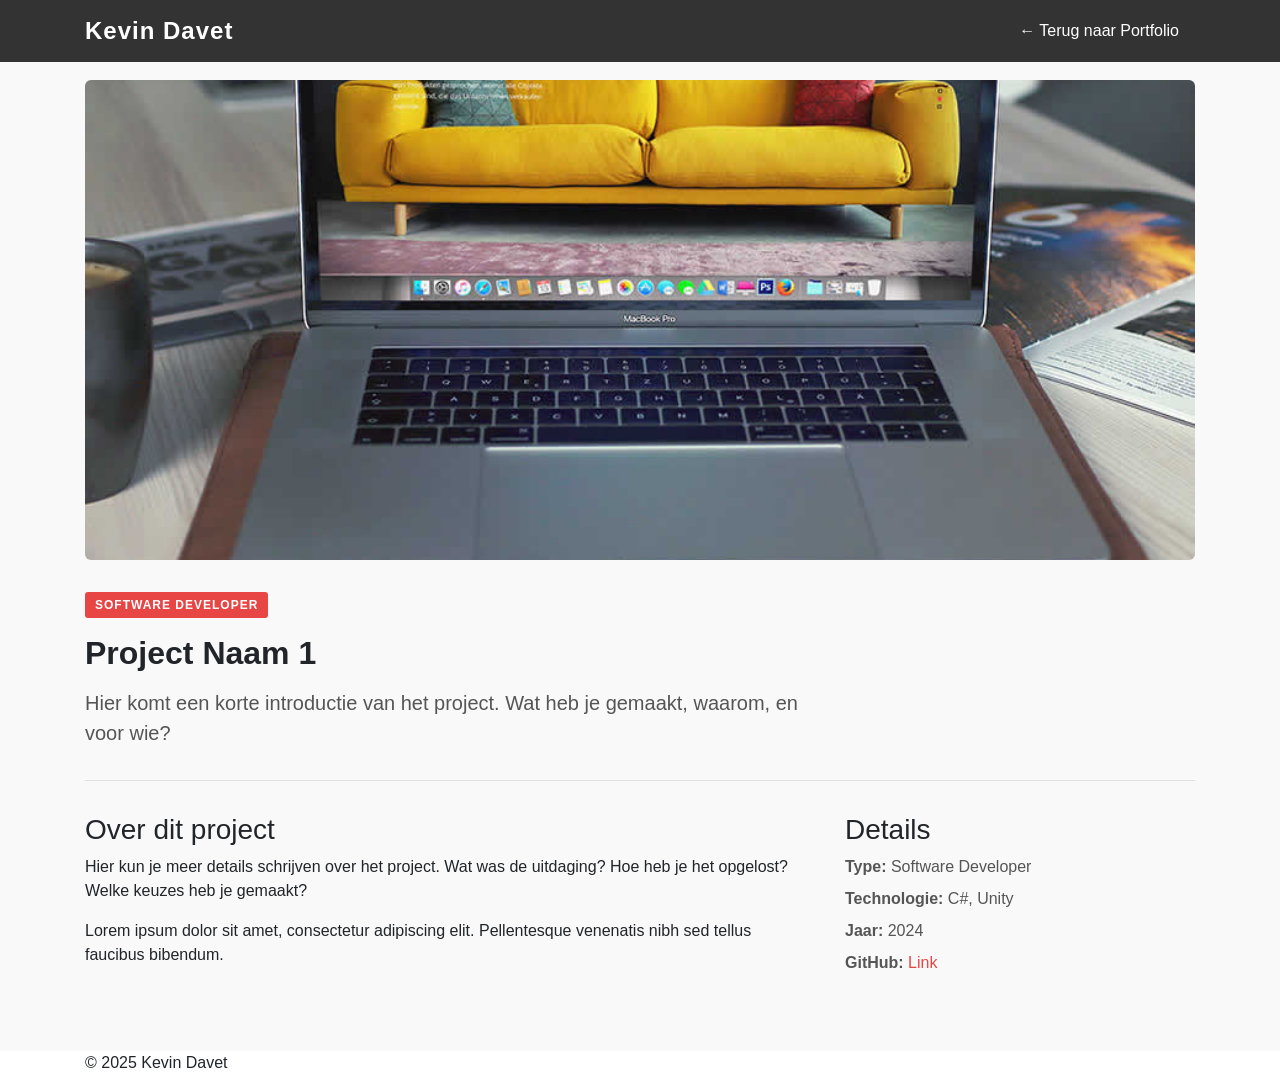
==== portfolio-1.html @ 1a81962c "made new website portfolio" ====
<!DOCTYPE html>
<html lang="en">
<head>
    <meta charset="utf-8">
    <meta http-equiv="X-UA-Compatible" content="IE=edge">
    <meta name="viewport" content="width=device-width, minimum-scale=1.0, maximum-scale=1.0, user-scalable=no">
    <title>Project Naam 1 – Kevin Davet</title>

    <link rel="stylesheet" href="css/bootstrap.min.css">
    <link rel="stylesheet" href="style.css">
    <link rel="stylesheet" href="css/responsive.css">
    <link rel="stylesheet" href="css/custom.css">
</head>
<body class="politics_version">

    <!-- Navigation -->
    <nav class="navbar navbar-expand-lg navbar-dark fixed-top navbar-shrink" id="mainNav" style="background-color:#333333 !important;">
        <div class="container">
            <a class="navbar-brand" href="index.html">Kevin Davet</a>
            <div>
                <a href="index.html#portfolio" class="nav-link" style="display:inline; color:#fff;">← Terug naar Portfolio</a>
            </div>
        </div>
    </nav>

    <div class="portfolio-detail-section">
        <div class="container">
            <img src="uploads/gallery_img-01.jpg" alt="Project Naam 1" class="portfolio-detail-hero img-fluid">

            <span class="portfolio-detail-tag">Software Developer</span>
            <h1 style="font-size:32px; font-weight:700; margin-bottom:16px;">Project Naam 1</h1>

            <p class="lead" style="color:#555; max-width:720px;">
                Hier komt een korte introductie van het project. Wat heb je gemaakt, waarom, en voor wie?
            </p>

            <hr style="margin: 32px 0;">

            <div class="row">
                <div class="col-md-8">
                    <h3>Over dit project</h3>
                    <p>Hier kun je meer details schrijven over het project. Wat was de uitdaging? Hoe heb je het opgelost? Welke keuzes heb je gemaakt?</p>
                    <p>Lorem ipsum dolor sit amet, consectetur adipiscing elit. Pellentesque venenatis nibh sed tellus faucibus bibendum.</p>
                </div>
                <div class="col-md-4">
                    <h3>Details</h3>
                    <ul style="list-style:none; padding:0; color:#555;">
                        <li><strong>Type:</strong> Software Developer</li>
                        <li style="margin-top:8px;"><strong>Technologie:</strong> C#, Unity</li>
                        <li style="margin-top:8px;"><strong>Jaar:</strong> 2024</li>
                        <li style="margin-top:8px;"><strong>GitHub:</strong> <a href="#" style="color:#e84545;">Link</a></li>
                    </ul>
                </div>
            </div>
        </div>
    </div>

    <div class="copyrights">
        <div class="container">
            <div class="footer-distributed">
                <div class="footer-left">
                    <p class="footer-company-name">&copy; 2025 Kevin Davet</p>
                </div>
            </div>
        </div>
    </div>

    <script src="js/all.js"></script>
    <script src="js/custom.js"></script>
</body>
</html>
---- css/responsive.css ----
/******************************************
    Version: 1.0
/****************************************** */

@media only screen and (min-width: 992px) and (max-width: 1199px) {}
@media (min-width: 768px) and (max-width: 991px) {
	#mainNav {
		background-color: #333333;
	}
	.navbar-dark .navbar-brand{
		width: 55%;
	}
	.navbar-dark .navbar-nav .nav-link::after{
		display: none;
	}
	.navbar-dark .navbar-toggler{
		color: rgba(255,255,255);
		border-color: rgba(255,255,255);
	}
	.heading h1{
		font-size: 28px;
	}
	.heading p{
		font-size: 14px;
	}
	.cd-headline.clip span{
		font-size: 20px;
	}
	.section-title h3{
		font-size: 28px;
	}
	.section-title p{
		font-size: 14px;
	}
	#clouds{
		margin-top: -35%;
	}
	.message-box{
		margin-bottom: 30px;
	}
	.filter-button-group button{
		padding: 12px 27px;
	}
	.filter-button-group{
		text-align: center !important;
	}
	.post-box{
		margin-bottom: 30px;
	}
	.footer-distributed .footer-left{
		text-align: center;
	}
}
@media (max-width: 767px) {
	#mainNav {
		background-color: #333333;
	}
	.navbar-dark .navbar-brand{
		width: 55%;
	}
	.navbar-dark .navbar-nav .nav-link::after{
		display: none;
	}
	.navbar-dark .navbar-toggler{
		color: rgba(255,255,255);
		border-color: rgba(255,255,255);
	}
	.heading h1{
		font-size: 28px;
	}
	.heading p{
		font-size: 14px;
	}
	.cd-headline.clip span{
		font-size: 20px;
	}
	.section-title h3{
		font-size: 28px;
	}
	.section-title p{
		font-size: 14px;
	}
	#clouds{
		margin-top: -35%;
	}
	.message-box{
		margin-bottom: 30px;
	}
	.filter-button-group button{
		padding: 12px 27px;
	}
	.filter-button-group{
		text-align: center !important;
	}
	.post-box{
		margin-bottom: 30px;
	}
	.footer-distributed .footer-left{
		text-align: center;
	}
}
@media only screen and (min-width: 280px) and (max-width: 599px) {
	#mainNav {
		background-color: #333333;
	}
	.navbar-dark .navbar-brand{
		width: 55%;
	}
	.navbar-dark .navbar-nav .nav-link::after{
		display: none;
	}
	.navbar-dark .navbar-toggler{
		color: rgba(255,255,255);
		border-color: rgba(255,255,255);
	}
	.heading h1{
		font-size: 28px;
	}
	.heading p{
		font-size: 14px;
	}
	.cd-headline.clip span{
		font-size: 20px;
	}
	.section-title h3{
		font-size: 28px;
	}
	.section-title p{
		font-size: 14px;
	}
	#clouds{
		margin-top: -35%;
	}
	.message-box{
		margin-bottom: 30px;
	}
	.filter-button-group button{
		padding: 12px 27px;
	}
	.filter-button-group{
		text-align: center !important;
	}
	.post-box{
		margin-bottom: 30px;
	}
	.footer-distributed .footer-left{
		text-align: center;
	}
	
}
---- css/custom.css ----
/** ADD YOUR AWESOME CODES HERE **/

.navbar-brand {
    font-size: 1.5rem;
    font-weight: 700;
    letter-spacing: 1px;
}

/* ---- Portfolio Cards ---- */
.p-card {
    display: block;
    text-decoration: none;
    color: inherit;
    margin-bottom: 30px;
    border-radius: 6px;
    overflow: hidden;
    box-shadow: 0 2px 12px rgba(0,0,0,0.10);
    transition: transform 0.25s ease, box-shadow 0.25s ease;
    background: #fff;
}

.p-card:hover {
    transform: translateY(-5px);
    box-shadow: 0 8px 24px rgba(0,0,0,0.16);
    color: inherit;
    text-decoration: none;
}

/* Square image using padding trick */
.p-card-img {
    width: 100%;
    padding-bottom: 100%;
    position: relative;
    overflow: hidden;
}

.p-card-img img {
    position: absolute;
    top: 0; left: 0;
    width: 100%;
    height: 100%;
    object-fit: cover;
    transition: transform 0.35s ease;
}

.p-card:hover .p-card-img img {
    transform: scale(1.05);
}

.p-card-body {
    padding: 18px 20px 20px;
}

.p-card-tag {
    display: inline-block;
    font-size: 11px;
    font-weight: 600;
    text-transform: uppercase;
    letter-spacing: 1px;
    color: #fff;
    background: #e84545;
    border-radius: 3px;
    padding: 3px 8px;
    margin-bottom: 10px;
}

.p-card-body h4 {
    font-size: 18px;
    font-weight: 700;
    margin: 0 0 8px;
    color: #222;
}

.p-card-body p {
    font-size: 14px;
    color: #777;
    margin: 0;
    line-height: 1.6;
}

/* ---- Portfolio Detail Page ---- */
.portfolio-detail-hero {
    width: 100%;
    max-height: 480px;
    object-fit: cover;
    border-radius: 6px;
    margin-bottom: 32px;
}

.portfolio-detail-tag {
    display: inline-block;
    font-size: 12px;
    font-weight: 600;
    text-transform: uppercase;
    letter-spacing: 1px;
    color: #fff;
    background: #e84545;
    border-radius: 3px;
    padding: 4px 10px;
    margin-bottom: 16px;
}

.portfolio-detail-back {
    display: inline-block;
    margin-bottom: 40px;
    font-size: 14px;
    color: #e84545;
    text-decoration: none;
}

.portfolio-detail-back:hover {
    color: #c0392b;
    text-decoration: underline;
}

.portfolio-detail-section {
    padding: 80px 0 60px;
    background: #f9f9f9;
    min-height: 100vh;
}
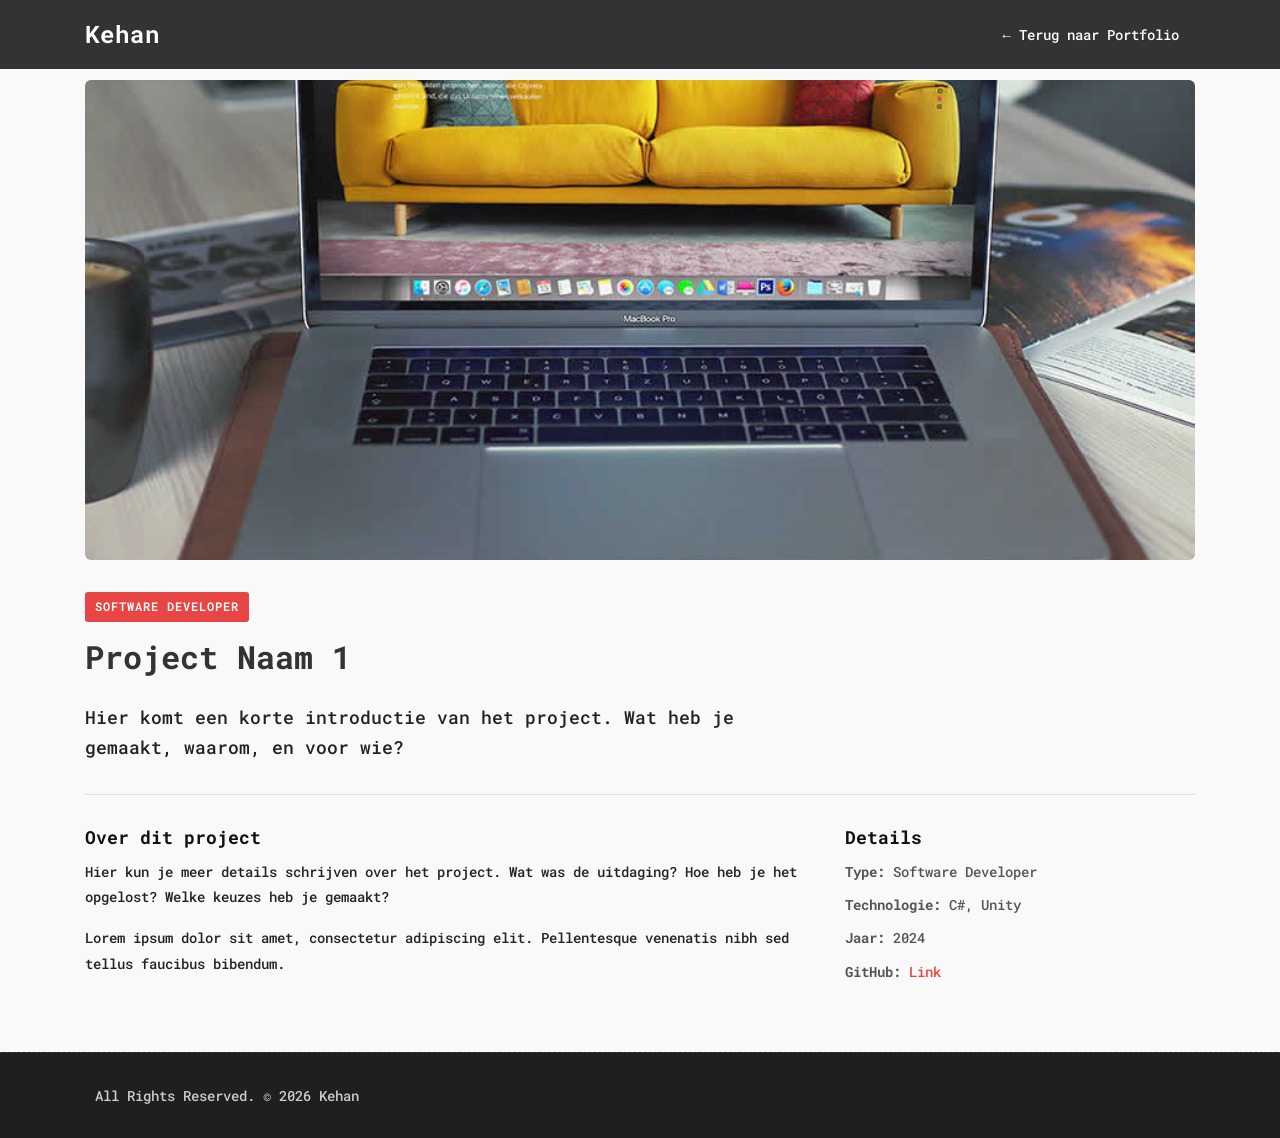
==== commit e491e1ca: "fixed readable" ====
--- a/portfolio-1.html
+++ b/portfolio-1.html
@@ -4,7 +4,7 @@
     <meta charset="utf-8">
     <meta http-equiv="X-UA-Compatible" content="IE=edge">
     <meta name="viewport" content="width=device-width, minimum-scale=1.0, maximum-scale=1.0, user-scalable=no">
-    <title>Project Naam 1 – Kevin Davet</title>
+    <title>Project Naam 1 – Kehan</title>
 
     <link rel="stylesheet" href="css/bootstrap.min.css">
     <link rel="stylesheet" href="style.css">
@@ -16,7 +16,7 @@
     <!-- Navigation -->
     <nav class="navbar navbar-expand-lg navbar-dark fixed-top navbar-shrink" id="mainNav" style="background-color:#333333 !important;">
         <div class="container">
-            <a class="navbar-brand" href="index.html">Kevin Davet</a>
+            <a class="navbar-brand" href="index.html">Kehan</a>
             <div>
                 <a href="index.html#portfolio" class="nav-link" style="display:inline; color:#fff;">← Terug naar Portfolio</a>
             </div>
@@ -59,7 +59,7 @@
         <div class="container">
             <div class="footer-distributed">
                 <div class="footer-left">
-                    <p class="footer-company-name">&copy; 2025 Kevin Davet</p>
+                    <p class="footer-company-name">All Rights Reserved. &copy; 2026 Kehan</p>
                 </div>
             </div>
         </div>
--- a/style.css
+++ b/style.css
@@ -0,0 +1,2499 @@
+/*------------------------------------------------------------------
+    Version: 1.0
+-------------------------------------------------------------------*/
+
+/*------------------------------------------------------------------
+    IMPORT FONTS
+-------------------------------------------------------------------*/
+
+@import url('https://fonts.googleapis.com/css?family=Roboto+Mono:300,400,500,700');
+
+/*------------------------------------------------------------------
+    IMPORT FILES
+-------------------------------------------------------------------*/
+
+@import url(css/animate.css);
+@import url(css/camera.css);
+@import url(css/flaticon.css);
+@import url(css/prettyPhoto.css);
+@import url(css/owl.carousel.css);
+@import url(css/font-awesome.min.css);
+
+/*------------------------------------------------------------------
+    SKELETON
+-------------------------------------------------------------------*/
+
+#home .heading p {
+    color: #ffffff !important;
+    font-weight: 400 !important;
+}
+
+body, p, .lead {
+    color: #222222 !important;
+    font-weight: 500 !important; 
+}
+
+h3, h4 {
+    color: #111111 !important;
+    font-weight: 700 !important;
+}
+
+.cd-headline {
+    text-shadow: 2px 2px 4px rgba(0, 0, 0, 0.7);
+}
+
+.footer-company-name{
+    color: #cccccc !important;
+}
+
+.footer-links a {
+    color: #cccccc !important;
+}
+
+body {
+    color: #999999;
+    font-size: 14px;
+    font-family: 'Roboto Mono', monospace;
+    line-height: 1.80857;
+}
+
+html, body{
+	height: 100%;
+}
+
+body.demos .section {
+    background: url(images/bg.png) repeat top center #f2f3f5;
+}
+
+body.demos .section-title img {
+    max-width: 280px;
+    display: block;
+    margin: 10px auto;
+}
+
+body.demos .service-widget h3 {
+    border-bottom: 1px solid #ededed;
+    font-size: 18px;
+    padding: 20px 0;
+    background-color: #ffffff;
+}
+
+body.demos .service-widget {
+    margin: 0 0 30px;
+    padding: 30px;
+    background-color: #fff
+}
+
+body.demos .container-fluid {
+    max-width: 1080px
+}
+
+a {
+    color: #1f1f1f;
+    text-decoration: none !important;
+    outline: none !important;
+    -webkit-transition: all .3s ease-in-out;
+    -moz-transition: all .3s ease-in-out;
+    -ms-transition: all .3s ease-in-out;
+    -o-transition: all .3s ease-in-out;
+    transition: all .3s ease-in-out;
+}
+
+h1,
+h2,
+h3,
+h4,
+h5,
+h6 {
+    letter-spacing: 0;
+    font-weight: normal;
+    position: relative;
+    padding: 0 0 10px 0;
+    font-weight: normal;
+    line-height: 120% !important;
+    color: #333333;
+    margin: 0
+}
+
+h1 {
+    font-size: 24px
+}
+
+h2 {
+    font-size: 22px
+}
+
+h3 {
+    font-size: 18px
+}
+
+h4 {
+    font-size: 16px
+}
+
+h5 {
+    font-size: 14px
+}
+
+h6 {
+    font-size: 13px
+}
+
+h1 a,
+h2 a,
+h3 a,
+h4 a,
+h5 a,
+h6 a {
+    color: #212121;
+    text-decoration: none!important;
+    opacity: 1
+}
+
+h1 a:hover,
+h2 a:hover,
+h3 a:hover,
+h4 a:hover,
+h5 a:hover,
+h6 a:hover {
+    opacity: .8
+}
+
+a {
+    color: #222222;
+    text-decoration: none;
+    outline: none;
+}
+
+a,
+.btn {
+    text-decoration: none !important;
+    outline: none !important;
+    -webkit-transition: all .3s ease-in-out;
+    -moz-transition: all .3s ease-in-out;
+    -ms-transition: all .3s ease-in-out;
+    -o-transition: all .3s ease-in-out;
+    transition: all .3s ease-in-out;
+}
+
+.btn-custom {
+    margin-top: 20px;
+    background-color: transparent !important;
+    border: 2px solid #ddd;
+    padding: 12px 40px;
+    font-size: 16px;
+}
+
+.lead {
+    font-size: 18px;
+    line-height: 30px;
+    color: #767676;
+    margin: 0;
+    padding: 0;
+}
+
+blockquote {
+    margin: 20px 0 20px;
+    padding: 30px;
+}
+
+ul, li, ol{
+	margin: 0px;
+	list-style: none;
+	padding: 0px;
+}
+
+
+/*------------------------------------------------------------------
+    WP CORE
+-------------------------------------------------------------------*/
+
+.first {
+    clear: both
+}
+
+.last {
+    margin-right: 0
+}
+
+.alignnone {
+    margin: 5px 20px 20px 0;
+}
+
+.aligncenter,
+div.aligncenter {
+    display: block;
+    margin: 5px auto 5px auto;
+}
+
+.alignright {
+    float: right;
+    margin: 10px 0 20px 20px;
+}
+
+.alignleft {
+    float: left;
+    margin: 10px 20px 20px 0;
+}
+
+a img.alignright {
+    float: right;
+    margin: 10px 0 20px 20px;
+}
+
+a img.alignnone {
+    margin: 10px 20px 20px 0;
+}
+
+a img.alignleft {
+    float: left;
+    margin: 10px 20px 20px 0;
+}
+
+a img.aligncenter {
+    display: block;
+    margin-left: auto;
+    margin-right: auto
+}
+
+.wp-caption {
+    background: #fff;
+    border: 1px solid #f0f0f0;
+    max-width: 96%;
+    /* Image does not overflow the content area */
+    padding: 5px 3px 10px;
+    text-align: center;
+}
+
+.wp-caption.alignnone {
+    margin: 5px 20px 20px 0;
+}
+
+.wp-caption.alignleft {
+    margin: 5px 20px 20px 0;
+}
+
+.wp-caption.alignright {
+    margin: 5px 0 20px 20px;
+}
+
+.wp-caption img {
+    border: 0 none;
+    height: auto;
+    margin: 0;
+    max-width: 98.5%;
+    padding: 0;
+    width: auto;
+}
+
+.wp-caption p.wp-caption-text {
+    font-size: 11px;
+    line-height: 17px;
+    margin: 0;
+    padding: 0 4px 5px;
+}
+
+
+/* Text meant only for screen readers. */
+
+.screen-reader-text {
+    clip: rect(1px, 1px, 1px, 1px);
+    position: absolute !important;
+    height: 1px;
+    width: 1px;
+    overflow: hidden;
+}
+
+.screen-reader-text:focus {
+    background-color: #f1f1f1;
+    border-radius: 3px;
+    box-shadow: 0 0 2px 2px rgba(0, 0, 0, 0.6);
+    clip: auto !important;
+    color: #21759b;
+    display: block;
+    font-size: 14px;
+    font-size: 0.875rem;
+    font-weight: bold;
+    height: auto;
+    left: 5px;
+    line-height: normal;
+    padding: 15px 23px 14px;
+    text-decoration: none;
+    top: 5px;
+    width: auto;
+    z-index: 100000;
+    /* Above WP toolbar. */
+}
+
+
+/*------------------------------------------------------------------
+    HEADER
+-------------------------------------------------------------------*/
+
+.navbar-dark{
+	
+}
+
+.navbar-dark .navbar-nav .nav-link{
+	color: #ffffff;
+	letter-spacing: 1px;
+	font-size: 14px;
+	position: relative;
+}
+.navbar-dark .navbar-nav .nav-link:hover{
+	color: #ffffff;
+}
+.navbar-dark .navbar-nav .nav-link.active{
+	font-weight: 600;
+}
+.navbar-dark .navbar-nav .nav-link::after {
+    content: '';
+    width: 0;
+    height: 3px;
+    background: #ffffff;
+    position: absolute;
+    bottom: 0;
+    left: 0;
+	right: 0;
+	text-align: center;
+	margin: 0 auto;
+    border-radius: 0px;
+    -webkit-transition: all .5s;
+    transition: all .5s;
+    z-index: -1;
+}
+.navbar-dark .navbar-nav .nav-link.active::after {
+	width: 50%;
+}
+
+/*------------------------------------------------------------------
+    SECTIONS
+-------------------------------------------------------------------*/
+
+.main-banner{
+	height: 100%;
+	position: relative;
+}
+
+.main-banner{
+	display: table;
+    width: 100%;
+	text-align: center;
+}
+.main-banner::after {
+    content: " ";
+    position: absolute;
+    top: 0;
+    bottom: 0;
+    left: 0;
+    right: 0;
+    background-color: #000;
+    z-index: 0;
+    opacity: .6;
+}
+.heading{
+	color: #fff;
+	display: table-cell;
+	vertical-align: middle;
+	position: relative;
+	z-index: 1;
+}
+.heading h1{
+	color: #ffffff;
+	font-weight: 700;
+	font-size: 62px;
+	text-transform: uppercase;
+	text-shadow: 2px 2px 30px rgba(0, 0, 0, 0.6);
+}
+.heading p{
+	font-size: 18px;
+	padding: 20px 0px;
+}
+
+.heading h3{
+	color: ffffff;
+}
+
+.cd-words-wrapper {
+  display: inline-block;
+  position: relative;
+  text-align: left;
+}
+.cd-words-wrapper b {
+  display: inline-block;
+  position: absolute;
+  white-space: nowrap;
+  left: 0;
+  top: 0;
+}
+.cd-words-wrapper b.is-visible {
+  position: relative;
+}
+.no-js .cd-words-wrapper b {
+  opacity: 0;
+}
+.no-js .cd-words-wrapper b.is-visible {
+  opacity: 1;
+}
+
+/* -------------------------------- 
+
+xclip 
+
+-------------------------------- */
+.cd-headline.clip span {
+  display: inline-block;
+  padding: .2em 0;
+  color: #ffffff;
+  font-size: 30px;
+}
+.cd-headline.clip span b{
+	text-transform: uppercase;
+}
+.cd-headline.clip .cd-words-wrapper {
+  overflow: hidden;
+  vertical-align: top;
+}
+.cd-headline.clip .cd-words-wrapper::after {
+  /* line */
+  content: '';
+  position: absolute;
+  top: 0;
+  right: 0;
+  width: 2px;
+  height: 100%;
+  background-color: #aebcb9;
+}
+.cd-headline.clip b {
+  opacity: 0;
+}
+.cd-headline.clip b.is-visible {
+  opacity: 1;
+}
+
+
+#mainNav.navbar-shrink {
+    padding-top: 10px;
+    padding-bottom: 10px;
+    background-color: #333333;
+}
+
+#clouds{
+	margin-top: -5%;
+	position: relative;
+	z-index: 1;
+}
+#clouds path {
+    fill: #ffffff;
+    bottom: -10px;
+    overflow: hidden;
+    stroke: #ffffff;
+}
+
+.section {
+    display: block;
+    position: relative;
+    overflow: hidden;
+    padding: 70px 0;
+}
+
+.noover {
+    overflow: visible;
+}
+
+.noover .btn-dark {
+    border: 0 !important;
+}
+
+.nopad {
+    padding: 0;
+}
+
+.nopadtop {
+    padding-top: 0;
+}
+
+.section.wb {
+    background-color: #ffffff;
+}
+
+.section.lb {
+    background-color: #f2f3f5;
+}
+
+.section.db {
+    background-color: #111111;
+}
+
+.section.color1 {
+    background-color: #448AFF;
+}
+
+.first-section {
+    display: block;
+    position: relative;
+    overflow: hidden;
+    padding: 16em 0 13em;
+}
+
+.first-section h2 {
+    color: #ffffff;
+    font-size: 68px;
+    font-weight: 300;
+    text-transform: capitalize;
+    display: block;
+    margin: 0;
+    padding: 0 0 30px;
+    position: relative;
+}
+
+.first-section .lead {
+    font-size: 21px;
+    font-weight: 300;
+    padding: 0 0 40px;
+    margin: 0;
+    line-height: inherit;
+    color: #ffffff;
+}
+
+.macbookright {
+    width: 980px;
+    position: absolute;
+    right: -15%;
+    bottom: -6%;
+}
+
+.section-title {
+    display: block;
+    position: relative;
+    margin-bottom: 60px;
+}
+
+.section-title p {
+    color: #999;
+    font-weight: 400;
+    font-size: 18px;
+    line-height: 33px;
+    margin: 0;
+}
+
+.section-title h3 {
+    font-size: 38px;
+    font-weight: 500;
+    line-height: 62px;
+    margin: 0 0 25px;
+    padding: 0;
+    text-transform: none;
+}
+
+.section.colorsection p,
+.section.colorsection h3,
+.section.db h3 {
+    color: #ffffff;
+}
+
+
+
+.btn-hover-new{
+	color: #333333;
+	-webkit-transition: all 0.5s;
+	-moz-transition: all 0.5s;
+	-o-transition: all 0.5s;
+	transition: all 0.5s;
+	position: relative;
+	border: 1px solid #333333;
+	overflow: hidden;
+	padding: 0px 18px;
+	display: inline-block;
+}
+
+.sim-btn{
+	line-height: 50px;
+	height: 50px;
+	text-align: center;
+	margin-right: auto;
+	margin-left: auto;
+	margin-top: 0px;
+	cursor: pointer;
+}
+
+.btn-hover-new::after {
+    content: attr(data-text);
+    position: absolute;
+    width: 100%;
+    height: 100%;
+    top: 0;
+    left: 0;
+    opacity: 0;
+    -webkit-transform: translate(-30%, 0);
+    transform: translate(-30%, 0);
+    -webkit-transition: all 0.3s;
+    -moz-transition: all 0.3s;
+    -o-transition: all 0.3s;
+    transition: all 0.3s;
+}
+
+.btn-hover-new span {
+    -webkit-transition: all 0.3s;
+    -moz-transition: all 0.3s;
+    -o-transition: all 0.3s;
+    transition: all 0.3s;
+}
+
+.btn-hover-new:hover{
+	color: #ffffff;
+	background-color: #333333;
+}
+.btn-hover-new:hover > span {
+    opacity: 0;
+    -webkit-transform: translate(0px,40px);
+    transform: translate(0px,40px);
+}
+.btn-hover-new:hover::after {
+    opacity: 1;
+    -webkit-transform: translate(0, 0);
+    transform: translate(0, 0);
+}
+
+
+
+
+.right-box-pro{
+	position: relative;
+	-webkit-box-shadow: 0px 0px 30px -4px rgba(0, 0, 0, 0.3);
+	box-shadow: 0px 0px 30px -4px rgba(0, 0, 0, 0.3);
+}
+.right-box-pro img{
+	position: relative;
+	z-index: 2;
+}
+.right-box-pro::before {
+    content: "";
+    background: url(images/country-quilt-dark.png);
+    width: 100%;
+    height: 100%;
+    position: absolute;
+    bottom: -20px;
+    right: -20px;
+    z-index: 0;
+}
+
+
+
+.services-inner-box{
+	padding: 15px;
+	background: #ffffff;
+	margin-bottom: 30px;
+}
+.ser-icon{
+	width: 90px;
+	height: 90px;
+	text-align: center;
+	line-height: 90px;
+}
+.ser-icon i{
+	font-size: 50px;
+	color: #333333;
+}
+.services-inner-box h2{
+	font-size: 22px;
+	font-weight: 600;
+}
+
+
+/*------------------------------------------------------------------
+    PORTFOLIO
+-------------------------------------------------------------------*/
+
+.item-h2,
+.item-h1 {
+    height: 100% !important;
+    height: auto !important;
+}
+
+.isotope-item {
+    z-index: 2;
+    padding: 0;
+}
+
+.isotope-hidden.isotope-item {
+    pointer-events: none;
+    z-index: 1;
+}
+
+.isotope,
+.isotope .isotope-item {
+    /* change duration value to whatever you like */
+    -webkit-transition-duration: 0.8s;
+    -moz-transition-duration: 0.8s;
+    transition-duration: 0.8s;
+}
+
+.isotope {
+    -webkit-transition-property: height, width;
+    -moz-transition-property: height, width;
+    transition-property: height, width;
+}
+
+.isotope .isotope-item {
+    -webkit-transition-property: -webkit-transform, opacity;
+    -moz-transition-property: -moz-transform, opacity;
+    transition-property: transform, opacity;
+}
+
+.portfolio-filter ul {
+    padding: 0;
+    z-index: 2;
+    display: block;
+    position: relative;
+    margin: 0;
+}
+
+.portfolio-filter ul li {
+    border-radius: 0;
+    display: inline-block;
+    margin: 0 5px 0 0;
+    text-decoration: none;
+    text-transform: uppercase;
+    vertical-align: middle;
+}
+
+.portfolio-filter ul li:last-child:after {
+    content: "";
+}
+
+.portfolio-filter ul li .btn-dark {
+    box-shadow: none;
+    background-color: transparent;
+    border: 1px solid #e6e7e6 !important;
+    color: #1f1f1f;
+    font-weight: 400;
+    font-size: 13px;
+    padding: 10px 30px;
+}
+
+.da-thumbs {
+    list-style: none;
+    position: relative;
+    padding: 0;
+}
+
+.da-thumbs .pitem {
+    margin: 0;
+    padding: 15px;
+    position: relative;
+}
+
+.da-thumbs .pitem a,
+.da-thumbs .pitem a img {
+    display: block;
+    position: relative;
+}
+
+.da-thumbs .pitem a {
+    overflow: hidden;
+}
+
+.da-thumbs .pitem a div {
+    position: absolute;
+    background-color: rgba(0, 0, 0, 0.8);
+    width: 100%;
+    height: 100%;
+}
+
+.da-thumbs .pitem a div h3 {
+    display: block;
+    color: #ffffff;
+    font-size: 20px;
+    padding: 30px 15px;
+    text-transform: capitalize;
+    font-weight: normal;
+}
+
+.da-thumbs .pitem a div h3 small {
+    display: block;
+    color: #ffffff;
+    margin-top: 5px;
+    font-size: 13px;
+    font-weight: 300;
+}
+
+.da-thumbs .pitem a div i {
+    background-color: #1f1f1f;
+    position: absolute;
+    color: #ffffff !important;
+    bottom: 0;
+    font-size: 15px;
+    z-index: 12;
+    right: 0;
+    width: 40px;
+    height: 40px;
+    line-height: 40px;
+    text-align: center;
+}
+
+
+/*------------------------------------------------------------------
+    TESTIMONIALS
+-------------------------------------------------------------------*/
+
+.logos img {
+    margin: auto;
+    display: block;
+    text-align: center;
+    width: 100%;
+    opacity: 0.3;
+}
+
+.logos img:hover {
+    opacity: 0.5;
+}
+
+.desc h3 i {
+    color: #cccccc;
+    font-size: 37px;
+    vertical-align: middle;
+    margin-right: 12px;
+}
+
+.desc {
+    padding: 30px;
+    position: relative;
+    background: #000;
+    border: 1px solid #111111;
+}
+
+.testi-meta {
+    display: block;
+    margin-top: 20px;
+}
+
+.testimonial h4 {
+    font-size: 18px;
+    color: #333333;
+    padding: 13px 0 0;
+}
+
+.testimonial img {
+    max-width: 55px;
+}
+
+.testimonial small {
+    margin-top: 7px;
+    font-size: 16px;
+    display: block;
+}
+
+.testimonial {
+    background-color: transparent;
+}
+
+.testimonial h3 {
+    padding: 0 0 10px;
+    font-size: 20px;
+    font-weight: 600;
+	color: #ffffff;
+}
+
+.testimonial small,
+.testimonial .lead {
+    background-color: transparent;
+    color: #aaa;
+    display: block;
+    font-size: 16px;
+    font-style: normal;
+    line-height: 30px;
+    margin: 0;
+    padding: 0;
+    position: relative;
+}
+
+.testimonial p:after {
+    display: none;
+}
+
+
+/*------------------------------------------------------------------
+    PRICING TABLES
+-------------------------------------------------------------------*/
+
+.pricing-table {
+    margin: 50px 0 0 0;
+    background: #fff;
+    box-shadow: 0 5px 14px rgba(0, 0, 0, 0.1);
+}
+
+.pricing-table i {
+    width: 30px;
+    color: #c2c2c2;
+    display: inline-block;
+    margin-right: 10px;
+    padding-right: 5px;
+    border-right: 1px solid #ececec;
+}
+
+.pricing-table .btn-dark {
+    padding: 10px 24px;
+    font-size: 15px;
+}
+
+.pricing-table strong {
+    font-weight: 600;
+    margin-right: 6px;
+    color: #1f1f1f;
+}
+
+.pricing-table-header {
+    padding: 30px 0 25px 0;
+    background: #ffffff;
+}
+
+.pricing-table-header h2 {
+    font-size: 31px;
+    margin: 0;
+    padding: 0;
+    font-weight: 300;
+}
+
+.pricing-table-header h3 {
+    font-size: 15px;
+    font-weight: 600;
+    color: #aaaaaa;
+    margin-top: 10px;
+    text-transform: uppercase;
+}
+
+.pricing-table-space {
+    height: 10px;
+}
+
+.pricing-table-text {
+    margin: 15px 30px 0 30px;
+    padding: 0 10px 15px 10px;
+    border-bottom: 1px solid #ececec;
+    font-weight: 300;
+    line-height: 30px;
+    color: #c2c2c2;
+    font-size: 16px;
+}
+
+.pricing-table-text p {
+    font-weight: 400;
+}
+
+.pricing-table-features {
+    margin: 15px 30px 0 30px;
+    padding: 0 10px 15px 30px;
+    border-bottom: 1px solid #ececec;
+    text-align: left;
+    line-height: 30px;
+    font-size: 16px;
+    color: #c2c2c2;
+}
+
+.pricing-table-highlighted h3,
+.pricing-table-highlighted h2 {
+    color: #ffffff !important;
+}
+
+.pricing-table-sign-up {
+    margin-top: 25px;
+    padding-bottom: 30px;
+}
+
+
+/* Highlighted table */
+
+.pricing-table-highlighted {
+    margin-top: 0;
+}
+
+.m130 {
+    margin-top: 130px;
+}
+
+.nav-pills {
+    border: 1px solid #e1e1e1;
+}
+
+.nav-pills > li {
+    width: 50%;
+    padding: 10px;
+    float: left;
+    margin: 0 !important;
+}
+
+.nav-pills > li > a {
+    margin: 0!important;
+    text-align: center;
+    background-color: #f4f4f4;
+}
+
+
+/*------------------------------------------------------------------
+    ICON BOXES
+-------------------------------------------------------------------*/
+
+.icon-wrapper {
+    position: relative;
+    cursor: pointer;
+    display: block;
+    z-index: 1;
+}
+
+.icon-wrapper i {
+    width: 75px;
+    height: 75px;
+    text-align: center;
+    line-height: 75px;
+    font-size: 28px;
+    background-color: #f2f3f5;
+    color: #1f1f1f;
+    margin-top: 0;
+}
+
+.small-icons.icon-wrapper:hover i,
+.small-icons.icon-wrapper:hover i:hover,
+.small-icons.icon-wrapper i {
+    width: auto !important;
+    height: auto !important;
+    line-height: 1 !important;
+    padding: 0 !important;
+    color: #e3e3e3 !important;
+    background-color: transparent !important;
+    background: none !important;
+    margin-right: 10px !important;
+    vertical-align: middle;
+    font-size: 24px !important;
+}
+
+.small-icons.icon-wrapper h3 {
+    font-size: 18px;
+    padding-bottom: 5px;
+}
+
+.small-icons.icon-wrapper p {
+    padding: 0;
+    margin: 0;
+}
+
+.icon-wrapper h3 {
+    font-size: 21px;
+    padding: 0 0 15px;
+    margin: 0;
+}
+
+.icon-wrapper p {
+    margin-bottom: 0;
+    padding-left: 95px;
+}
+
+.icon-wrapper p small {
+    display: block;
+    color: #999;
+    margin-top: 10px;
+    text-transform: none;
+    font-weight: 600;
+    font-size: 16px;
+}
+
+.icon-wrapper p small:after {
+    content: "\f105";
+    font-family: FontAwesome;
+    margin-left: 5px;
+    font-size: 11px;
+}
+
+
+/*------------------------------------------------------------------
+    MESSAGE BOXES
+-------------------------------------------------------------------*/
+
+.event_dit{
+	margin-top: 20px;
+}
+.event_dit ul {
+	float: left;
+	width: 100%;
+	padding-bottom: 15px;
+	margin-bottom: 0px;
+	position: relative;
+	line-height: 12px;
+}
+.event_dit ul li{
+	float: left;
+	position: relative;
+}
+
+.event_dit ul li a{
+	padding: 0px 5px;
+	font-size: 14px;
+	line-height: 25px;
+	transition: all 0.3s ease-in-out;
+	-webkit-transition: all 0.3s ease-in-out;
+	-moz-transition: all 0.3s ease-in-out;
+	-o-transition: all 0.3s ease-in-out;
+	-moz-transition: all 0.3s ease-in-out;
+}
+
+.event_dit ul li a:hover{
+	color: #333333;
+}
+
+.service-widget h3 {
+    font-size: 21px;
+    color: #ffffff;
+    padding: 20px 0 12px;
+    margin: 0;
+}
+
+.participate-wrap figure{
+	overflow: hidden;
+	position: relative;
+}
+.participate-wrap figure::before{
+	background-color: #333333;
+	content: "";
+	position: absolute;
+	border-radius: 100%;
+	top: 0px;
+	left: 0px;
+	right: 0px;
+	bottom: 0px;
+	margin: auto;
+	width: 0px;
+	height: 0px;
+	opacity: 0.7;
+	transition: all 0.3s ease-in-out;
+	-webkit-transition: all 0.3s ease-in-out;
+	-moz-transition: all 0.3s ease-in-out;
+	-o-transition: all 0.3s ease-in-out;
+	-moz-transition: all 0.3s ease-in-out;
+}
+
+.participate-wrap figure figcaption{
+	position: absolute;
+	width: 100%;
+	top: 0px;
+	text-align: center;
+	margin-top: -20px;
+	opacity: 0;
+	transition: all 0.3s ease-in-out;
+	-webkit-transition: all 0.3s ease-in-out;
+	-moz-transition: all 0.3s ease-in-out;
+	-o-transition: all 0.3s ease-in-out;
+	-moz-transition: all 0.3s ease-in-out;
+}
+
+.participate-wrap figure figcaption .global-radius{
+	background: #ffffff;
+	width: 38px;
+	height: 38px;
+	display: inline-block;
+	text-align: center;
+	line-height: 38px;
+}
+
+.participate-wrap:hover figure::before{
+	width: 100%;
+	height: 100%;
+	border-radius: 0px;
+}
+
+.participate-wrap:hover figure figcaption {
+	top: 50%;
+	opacity: 1;
+}
+
+.service-widget h3 a,
+.section.wb .service-widget h3,
+.section.lb .service-widget h3 {
+    color: #1f1f1f;
+}
+
+.service-widget p {
+    margin-bottom: 0;
+    padding-bottom: 0;
+}
+
+.message-box h4 {
+    text-transform: uppercase;
+    padding: 0;
+    margin: 0 0 5px;
+    font-weight: 600;
+    letter-spacing: 0.5px;
+    font-size: 15px;
+    color: #999;
+}
+
+.message-box h2 {
+    font-size: 38px;
+    font-weight: 500;
+    padding: 0 0 10px;
+    margin: 0;
+    line-height: 62px;
+    margin-top: 0;
+    text-transform: none;
+	color: #333333
+}
+
+.message-box p {
+    margin-bottom: 20px;
+}
+
+.message-box .lead {
+    padding-top: 10px;
+	font-size: 16px;
+	font-style: italic;
+	color: #999;
+	padding-bottom: 10px;
+	padding-left: 15px;
+}
+
+.post-media {
+    position: relative;
+}
+
+.post-media img {
+    width: 100%;
+}
+
+.post-media_pp{
+	overflow: hidden;
+	position: relative;
+}
+
+.service-widget{
+	margin-bottom: 30px;
+}
+
+.hover-up{
+	background: #076799;
+}
+
+.service-widget .post-media_pp .hover-up{
+	padding: 30px;
+	position: absolute;
+	left: 110%;
+	width: 100%;
+	top: 0;
+	height: 100%;
+	transition: all .35s ease-in-out;
+	opacity: 0;
+}
+.service-widget .post-media_pp:hover .hover-up{
+	opacity: 1;
+	left: 0;
+}
+
+.section.wb .hover-up h3{
+	font-size: 32px;
+	color: #ffffff;
+}
+
+.section.wb .hover-up p{
+	color: #cccccc;
+}
+
+.playbutton {
+    position: absolute;
+    color: #ffffff !important;
+    top: 40%;
+    font-size: 60px;
+    z-index: 12;
+    left: 0;
+    right: 0;
+    text-align: center;
+    margin: -20px auto;
+}
+
+.hoverbutton {
+    background-color: #333333;
+    position: absolute;
+    color: #ffffff !important;
+    top: 70%;
+    font-size: 21px;
+    z-index: 12;
+    left: 0;
+    opacity: 0;
+    right: 0;
+    width: 50px;
+    height: 50px;
+    line-height: 50px;
+    text-align: center;
+    margin: -20px auto;
+}
+
+.service-widget:hover .hoverbutton {
+    opacity: 1;
+}
+
+hr.hr1 {
+    position: relative;
+    margin: 60px 0;
+    border: 1px dashed #f2f3f5;
+}
+
+hr.hr2 {
+    position: relative;
+    margin: 17px 0;
+    border: 1px dashed #f2f3f5;
+}
+
+hr.hr3 {
+    position: relative;
+    margin: 25px 0 30px 0;
+    border: 1px dashed #f2f3f5;
+}
+
+hr.invis {
+    border-color: transparent;
+}
+
+hr.invis1 {
+    margin: 10px 0;
+    border-color: transparent;
+}
+
+.section.parallax hr.hr1 {
+    border-color: rgba(255, 255, 255, 0.1);
+}
+
+.sep1 {
+    display: block;
+    position: absolute;
+    content: '';
+    width: 40px;
+    height: 40px;
+    bottom: -20px;
+    left: 50%;
+    margin-left: -14px;
+    background-color: #1f1f1f;
+    -ms-transform: rotate(45deg);
+    -webkit-transform: rotate(45deg);
+    transform: rotate(45deg);
+    z-index: 1;
+}
+
+.sep2 {
+    display: block;
+    position: absolute;
+    content: '';
+    width: 40px;
+    height: 40px;
+    top: -20px;
+    left: 50%;
+    margin-left: -14px;
+    background-color: #1f1f1f;
+    -ms-transform: rotate(45deg);
+    -webkit-transform: rotate(45deg);
+    transform: rotate(45deg);
+    z-index: 1;
+}
+
+
+/* Divider Styles */
+
+.divider-wrapper {
+    width: 100%;
+    box-shadow: 0 5px 14px rgba(0, 0, 0, 0.1);
+    height: 540px;
+    margin: 0 auto;
+    position: relative;
+}
+
+.divider-wrapper:hover {
+    cursor: none;
+}
+
+.divider-bar {
+    position: absolute;
+    width: 10px;
+    left: 50%;
+    top: -10px;
+    bottom: -15px;
+}
+
+.code-wrapper {
+    border: 1px solid #ffffff;
+    display: block;
+    overflow: hidden;
+    width: 100%;
+    height: 100%;
+    position: relative;
+    background: url("uploads/code.jpg") no-repeat;
+}
+
+.design-wrapper {
+    overflow: hidden;
+    position: absolute;
+    top: 0;
+    left: 0;
+    right: 0;
+    bottom: 0;
+    -webkit-transform: translateX(50%);
+    transform: translateX(50%);
+}
+
+.design-image {
+    display: block;
+    width: 100%;
+    height: 100%;
+    position: relative;
+    -webkit-transform: translateX(-50%);
+    transform: translateX(-50%);
+    background: url("uploads/design.jpg") no-repeat;
+}
+
+.filter-button-group{
+	border: 1px solid #e4e4e4;
+	border-radius: 0px;
+	margin: 10px 0px;
+	display: inline-block;
+}
+
+.filter-button-group button.active{
+	background: #333333;
+	color: #fff;
+	box-shadow: 2px 20px 45px 5px rgba(0,0,0,.2);	
+}
+
+.filter-button-group button{
+	color: #333;
+	letter-spacing: 1px;
+	text-transform: uppercase;
+	font-weight: 600;
+	font-size: 14px;
+	cursor: pointer;
+	background: #fff;
+	padding: 12px 40px;
+	border: none;
+	border-radius: 0px;
+}
+
+
+.gallery-single{
+	margin: 30px 15px;;
+}
+
+.gallery-single {
+	position: relative;
+	overflow: hidden;
+	-webkit-box-shadow: 0 0 10px #ccc;
+	box-shadow: 0 0 10px #ccc;
+}
+
+.gallery-list .img-overlay {
+    position: absolute;
+    top: 10px;
+    left: 10px;
+    right: 10px;
+    bottom: 10px;
+    background: rgba(51, 51, 51, 0.80);
+    color: #35424C;
+    opacity: 0;
+    -webkit-transition: all .5s;
+    transition: all .5s;
+    z-index: 2;
+    -webkit-transform: translateY(10px);
+    transform: translateY(10px);
+}
+
+.gallery-list .gallery-single:hover .img-overlay {
+    opacity: 1;
+    -webkit-transform: translateY(0);
+    transform: translateY(0);
+}
+
+.gallery-list .gallery-single:hover .img-overlay .hoverbutton{
+	opacity: 1;
+	top: 50%;
+}
+
+
+.post-box .date{
+	display: inline-block;
+	position: absolute;
+	top: 15px;
+	right: 15px;
+	background: #333333;
+	color: #fff;
+	padding: 10px 15px;
+	text-align: center;
+}
+
+.post-thumb{
+	position: relative;
+}
+
+.post-box{
+	-webkit-box-shadow: 0px 5px 35px 0px rgba(148, 146, 245, 0.15);
+	box-shadow: 0px 5px 35px 0px rgba(148, 146, 245, 0.15);
+	background: #ffffff;
+}
+
+.post-box:hover .post-thumb::before{
+	opacity: .6;
+	-webkit-transform: translateY(0);
+	transform: translateY(0);
+}
+
+
+.post-box .post-thumb::before{
+	content: "";
+	position: absolute;
+	top: 0;
+	right: 0;
+	bottom: 0;
+	left: 0;
+	background-color: rgba(51, 51, 51, 0.80);
+	opacity: 0;
+	-webkit-transition: all .5s;
+	transition: all .5s;
+	-webkit-transform: translateY(10px);
+	transform: translateY(10px);
+}
+
+.post-info{
+	padding: 0px 15px 40px 15px;
+	background: #ffffff;
+	text-align: left;
+	margin-top: 40px;
+}
+
+.post-info p{
+	margin: 0px;
+}
+
+.post-info h4{
+	font-size: 20px;
+	font-weight: 700;
+}
+
+.post-info ul{
+	display: block;
+	text-align: center;
+	margin-bottom: 15px;
+}
+.post-info ul li{
+	display: inline-block;
+	text-align: center;
+}
+
+
+/*------------------------------------------------------------------
+    FEATURES
+-------------------------------------------------------------------*/
+
+.customwidget h1 {
+    font-size: 44px;
+    color: #ffffff;
+    padding: 15px 0 25px;
+    margin: 0;
+    line-height: 1 !important;
+    font-weight: 300;
+}
+
+.customwidget ul {
+    padding: 0;
+    display: block;
+    margin-bottom: 30px;
+}
+
+.customwidget li i {
+    margin-right: 5px;
+}
+
+.customwidget li {
+    color: #ffffff;
+    margin-right: 10px;
+}
+
+.image-center img {
+    position: relative;
+    margin: 0 0 -208px;
+    z-index: 10;
+    padding-right: 30px;
+    text-align: center;
+}
+
+.customwidget p {
+    font-style: italic;
+    font-size: 18px;
+    padding: 0 0 10px;
+}
+
+.img-center img {
+    width: 100%;
+    box-shadow: 0 5px 14px rgba(0, 0, 0, 0.1);
+}
+
+.img-center {
+    margin: auto;
+}
+
+#features li p {
+    margin-bottom: 0;
+    padding-bottom: 0;
+}
+
+#features li {
+    display: table;
+    width: 100%;
+    margin: 35px 0;
+    cursor: pointer;
+}
+
+.features-left,
+.features-right {
+    padding: 0 10px;
+}
+
+.features-right li:last-child,
+.features-left li:last-child {
+    margin-bottom: 0px;
+    padding-bottom: 0 !important;
+}
+
+.features-right li i,
+.features-left li i {
+    width: 68px;
+    height: 68px;
+    line-height: 68px;
+    display: table;
+    border-radius: 50%;
+    font-size: 26px;
+    background-color: #f2f3f5;
+    margin: 0 auto 22px;
+    position: relative;
+    text-align: center;
+    z-index: 55;
+    transition: .4s;
+    padding: 0;
+}
+
+#features i img {
+    display: table;
+    margin: 0 auto;
+}
+
+.features-left li i:before,
+.features-right li i:before {
+    text-align: center;
+}
+
+.features-right li i .ico-current,
+.features-left li i .ico-current {
+    opacity: 1;
+    transition: .4s;
+    visibility: visible;
+}
+
+.features-right li i .ico-hover,
+.features-left li i .ico-hover {
+    opacity: 0;
+    transition: .4s;
+    visibility: hidden;
+    top: 19px;
+}
+
+.features-right li:hover .ico-current,
+.features-left li:hover .ico-current {
+    opacity: 0;
+    transition: .4s;
+    visibility: hidden;
+}
+
+.features-right li:hover .ico-hover,
+.features-left li:hover .ico-hover {
+    opacity: 1;
+    transition: .4s;
+    visibility: visible;
+}
+
+.features-right i {
+    float: left;
+}
+
+.fr-inner {
+    margin-left: 90px;
+}
+
+.features-left i {
+    float: right;
+}
+
+.fl-inner {
+    text-align: right;
+    margin-right: 90px;
+}
+
+#features h4 {
+    text-transform: capitalize;
+    margin: 0;
+    font-size: 19px;
+}
+
+
+/*------------------------------------------------------------------
+    CONTACT
+-------------------------------------------------------------------*/
+
+.bootstrap-select {
+    width: 100% \0;
+    /*IE9 and below*/
+}
+
+.bootstrap-select > .dropdown-toggle {
+    width: 100%;
+    padding-right: 25px;
+}
+
+.has-error .bootstrap-select .dropdown-toggle,
+.error .bootstrap-select .dropdown-toggle {
+    border-color: #b94a48;
+}
+
+.bootstrap-select.fit-width {
+    width: auto !important;
+}
+
+.bootstrap-select:not([class*="col-"]):not([class*="form-control"]):not(.input-group-btn) {
+    width: 100%;
+}
+
+.bootstrap-select .dropdown-toggle:focus {
+    outline: thin dotted #333333 !important;
+    outline: 5px auto -webkit-focus-ring-color !important;
+    outline-offset: -2px;
+}
+
+.bootstrap-select.form-control {
+    margin-bottom: 0;
+    padding: 0;
+    border: none;
+}
+
+.bootstrap-select.form-control:not([class*="col-"]) {
+    width: 100%;
+}
+
+.bootstrap-select.form-control.input-group-btn {
+    z-index: auto;
+}
+
+.bootstrap-select.btn-group:not(.input-group-btn),
+.bootstrap-select.btn-group[class*="col-"] {
+    float: none;
+    display: inline-block;
+    margin-left: 0;
+}
+
+.bootstrap-select.btn-group.dropdown-menu-right,
+.bootstrap-select.btn-group[class*="col-"].dropdown-menu-right,
+.row .bootstrap-select.btn-group[class*="col-"].dropdown-menu-right {
+    float: right;
+}
+
+.form-inline .bootstrap-select.btn-group,
+.form-horizontal .bootstrap-select.btn-group,
+.form-group .bootstrap-select.btn-group {
+    margin-bottom: 0;
+}
+
+.form-group-lg .bootstrap-select.btn-group.form-control,
+.form-group-sm .bootstrap-select.btn-group.form-control {
+    padding: 0;
+}
+
+.form-inline .bootstrap-select.btn-group .form-control {
+    width: 100%;
+}
+
+.bootstrap-select.btn-group.disabled,
+.bootstrap-select.btn-group > .disabled {
+    cursor: not-allowed;
+}
+
+.bootstrap-select.btn-group.disabled:focus,
+.bootstrap-select.btn-group > .disabled:focus {
+    outline: none !important;
+}
+
+.bootstrap-select.btn-group .dropdown-toggle .filter-option {
+    display: inline-block;
+    overflow: hidden;
+    width: 100%;
+    text-align: left;
+}
+
+.bootstrap-select.btn-group .dropdown-toggle .fa-angle-down {
+    position: absolute;
+    top: 30% !important;
+    right: -5px;
+    vertical-align: middle;
+}
+
+.bootstrap-select.btn-group[class*="col-"] .dropdown-toggle {
+    width: 100%;
+}
+
+.bootstrap-select.btn-group .dropdown-menu {
+    border: 1px solid #ededed;
+    box-shadow: none;
+    box-sizing: border-box;
+    min-width: 100%;
+    padding: 20px 10px;
+    z-index: 1035;
+}
+
+.dropdown-menu > li > a {
+    background-color: transparent !important;
+    color: #bcbcbc !important;
+    font-size: 15px;
+    padding: 10px 20px;
+}
+
+.bootstrap-select.btn-group .dropdown-menu.inner {
+    position: static;
+    float: none;
+    border: 0;
+    padding: 0;
+    margin: 0;
+    border-radius: 0;
+    -webkit-box-shadow: none;
+    box-shadow: none;
+}
+
+.bootstrap-select.btn-group .dropdown-menu li {
+    position: relative;
+}
+
+.bootstrap-select.btn-group .dropdown-menu li.active small {
+    color: #fff;
+}
+
+.bootstrap-select.btn-group .dropdown-menu li.disabled a {
+    cursor: not-allowed;
+}
+
+.bootstrap-select.btn-group .dropdown-menu li a {
+    cursor: pointer;
+}
+
+.bootstrap-select.btn-group .dropdown-menu li a.opt {
+    position: relative;
+    padding-left: 2.25em;
+}
+
+.bootstrap-select.btn-group .dropdown-menu li a span.check-mark {
+    display: none;
+}
+
+.bootstrap-select.btn-group .dropdown-menu li a span.text {
+    display: inline-block;
+}
+
+.bootstrap-select.btn-group .dropdown-menu li small {
+    padding-left: 0.5em;
+}
+
+.bootstrap-select.btn-group .dropdown-menu .notify {
+    position: absolute;
+    bottom: 5px;
+    width: 96%;
+    margin: 0 2%;
+    min-height: 26px;
+    padding: 3px 5px;
+    background: #f5f5f5;
+    border: 1px solid #e3e3e3;
+    -webkit-box-shadow: inset 0 1px 1px rgba(0, 0, 0, 0.05);
+    box-shadow: inset 0 1px 1px rgba(0, 0, 0, 0.05);
+    pointer-events: none;
+    opacity: 0.9;
+    -webkit-box-sizing: border-box;
+    -moz-box-sizing: border-box;
+    box-sizing: border-box;
+}
+
+.bootstrap-select.btn-group .no-results {
+    padding: 3px;
+    background: #f5f5f5;
+    margin: 0 5px;
+    white-space: nowrap;
+}
+
+.bootstrap-select.btn-group.fit-width .dropdown-toggle .filter-option {
+    position: static;
+}
+
+.bootstrap-select.btn-group.fit-width .dropdown-toggle .caret {
+    position: static;
+    top: auto;
+    margin-top: 4px;
+}
+
+.bootstrap-select.btn-group.show-tick .dropdown-menu li.selected a span.check-mark {
+    position: absolute;
+    display: inline-block;
+    right: 15px;
+    margin-top: 5px;
+}
+
+.bootstrap-select.btn-group.show-tick .dropdown-menu li a span.text {
+    margin-right: 34px;
+}
+
+.bootstrap-select.show-menu-arrow.open > .dropdown-toggle {
+    z-index: 1036;
+}
+
+.bootstrap-select.show-menu-arrow .dropdown-toggle:before {
+    content: '';
+    border-left: 7px solid transparent;
+    border-right: 7px solid transparent;
+    border-bottom: 7px solid rgba(204, 204, 204, 0.2);
+    position: absolute;
+    bottom: -4px;
+    left: 9px;
+    display: none;
+}
+
+.bootstrap-select.show-menu-arrow .dropdown-toggle:after {
+    content: '';
+    border-left: 6px solid transparent;
+    border-right: 6px solid transparent;
+    border-bottom: 6px solid white;
+    position: absolute;
+    bottom: -4px;
+    left: 10px;
+    display: none;
+}
+
+.bootstrap-select.show-menu-arrow.dropup .dropdown-toggle:before {
+    bottom: auto;
+    top: -3px;
+    border-top: 7px solid rgba(204, 204, 204, 0.2);
+    border-bottom: 0;
+}
+
+.bootstrap-select.show-menu-arrow.dropup .dropdown-toggle:after {
+    bottom: auto;
+    top: -3px;
+    border-top: 6px solid white;
+    border-bottom: 0;
+}
+
+.bootstrap-select.show-menu-arrow.pull-right .dropdown-toggle:before {
+    right: 12px;
+    left: auto;
+}
+
+.bootstrap-select.show-menu-arrow.pull-right .dropdown-toggle:after {
+    right: 13px;
+    left: auto;
+}
+
+.bootstrap-select.show-menu-arrow.open > .dropdown-toggle:before,
+.bootstrap-select.show-menu-arrow.open > .dropdown-toggle:after {
+    display: block;
+}
+
+.bs-searchbox,
+.bs-actionsbox,
+.bs-donebutton {
+    padding: 4px 8px;
+}
+
+.bs-actionsbox {
+    float: left;
+    width: 100%;
+    -webkit-box-sizing: border-box;
+    -moz-box-sizing: border-box;
+    box-sizing: border-box;
+}
+
+.bs-actionsbox .btn-group button {
+    width: 50%;
+}
+
+.bs-donebutton {
+    float: left;
+    width: 100%;
+    -webkit-box-sizing: border-box;
+    -moz-box-sizing: border-box;
+    box-sizing: border-box;
+}
+
+.bs-donebutton .btn-group button {
+    width: 100%;
+}
+
+.bs-searchbox + .bs-actionsbox {
+    padding: 0 8px 4px;
+}
+
+.bs-searchbox .form-control {
+    margin-bottom: 0;
+    width: 100%;
+}
+
+select.bs-select-hidden,
+select.selectpicker {
+    display: none !important;
+}
+
+select.mobile-device {
+    position: absolute !important;
+    top: 0;
+    left: 0;
+    display: block !important;
+    width: 100%;
+    height: 100% !important;
+    opacity: 0;
+}
+
+
+/*# sourceMappingURL=bootstrap-select.css.map */
+
+.bootstrap-select > .btn {
+    background: rgba(0, 0, 0, 0) none repeat scroll 0 0;
+    font-size: 15px;
+    height: 33px;
+    box-shadow: none !important;
+    border: 0 !important;
+    padding: 0;
+    width: 100%;
+    color: #bcbcbc !important;
+}
+
+.contact_form {
+    border: 1px solid #ededed;
+    box-shadow: 0 5px 14px rgba(0, 0, 0, 0.1);
+    background-color: #f2f3f5;
+    padding: 40px 30px;
+}
+
+.contact_form .form-control {
+    background-color: #333333;
+    margin-bottom: 30px;
+    border: 1px solid #ebebeb;
+    box-sizing: border-box;
+    color: #bcbcbc;
+    font-size: 16px;
+    outline: 0 none;
+    padding: 10px 25px;
+    height: 55px;
+    resize: none;
+    box-shadow: none !important;
+    width: 100%;
+	border-radius: 0px;
+}
+
+.contact_form textarea {
+    color: #bcbcbc;
+    padding: 20px 25px !important;
+    height: 160px !important;
+}
+
+.contact_form .form-control::-webkit-input-placeholder {
+    color: #bcbcbc;
+}
+
+.contact_form .form-control::-moz-placeholder {
+    opacity: 1;
+    color: #bcbcbc;
+}
+
+.contact_form .form-control::-ms-input-placeholder {
+    color: #bcbcbc;
+}
+
+#contact {
+    background: url(images/bg.png) no-repeat center center #333333;
+}
+
+
+#contact .section-title p{
+	color: #ffffff;
+}
+
+.contact_form textarea.form-control{
+	min-height: 225px;
+}
+
+.form-group{
+	position: relative;
+}
+
+.help-block{
+	position: absolute;
+	top: 100%;
+	left: 0px;
+}
+
+/*------------------------------------------------------------------
+    FOOTER
+-------------------------------------------------------------------*/
+
+.cac {
+    background-color: #232323;
+    -webkit-transition: all .3s ease-in-out;
+    -moz-transition: all .3s ease-in-out;
+    -ms-transition: all .3s ease-in-out;
+    -o-transition: all .3s ease-in-out;
+    transition: all .3s ease-in-out;
+}
+
+.cac:hover a h3 {
+    color: #fff !important;
+}
+
+.cac a h3 {
+    color: #999;
+}
+
+.cac h3 {
+    padding: 60px 0;
+    margin: 0;
+    font-weight: 400;
+    font-size: 20px;
+    text-transform: capitalize;
+    line-height: !important;
+}
+
+.footer {
+    padding: 90px 0 80px !important;
+    color: #999;
+    background-color: #1f1f1f;
+}
+
+.footer .widget-title {
+    position: relative;
+    display: block;
+    margin-bottom: 30px;
+}
+
+.footer .widget-title small {
+    color: #999;
+    display: block;
+    padding: 0 58px;
+    text-transform: uppercase;
+}
+
+.footer .widget-title h3 {
+    color: #fff;
+    font-weight: 300;
+    font-size: 21px;
+    padding: 0;
+    margin: 0;
+    line-height: 1 !important;
+}
+
+.footer-links {
+    list-style: none;
+    padding: 0;
+}
+
+.footer-links a {
+    color: #999;
+}
+
+.footer-links a:hover,
+.footer a:hover {
+    color: #333333 !important;
+}
+
+.footer-links li {
+    margin-bottom: 10px;
+    display: block;
+    width: 100%;
+    border-bottom: 1px dashed rgba(255, 255, 255, 0.1);
+    padding-bottom: 10px;
+}
+
+.twitter-widget li {
+    margin-bottom: 0;
+    border: 0 !important;
+}
+
+.twitter-widget li i {
+    border-right: 0 !important;
+    margin-right: 0;
+}
+
+.footer-links li:last-child {
+    margin-bottom: 0;
+    padding-bottom: 0;
+    border: 0;
+}
+
+.footer-links i {
+    display: inline-block;
+    width: 25px;
+    margin-right: 10px;
+    border-right: 1px dashed rgba(255, 255, 255, 0.1);
+}
+
+.copyrights {
+    border-top: 1px dashed rgba(255, 255, 255, 0.1);
+    background-color: #1f1f1f;
+    box-sizing: border-box;
+    width: 100%;
+    text-align: left;
+    padding: 30px 0px;
+    overflow: hidden;
+}
+
+
+/* Footer left */
+
+.footer-distributed .footer-left {
+    float: left;
+}
+
+.footer-distributed .footer-links {
+    margin: 0 0 10px;
+    text-transform: uppercase;
+    padding: 0;
+}
+
+.footer-distributed .footer-links a {
+    display: inline-block;
+    line-height: 1.8;
+    margin: 0 10px 0 10px;
+    text-decoration: none;
+}
+
+.footer-distributed .footer-company-name {
+    font-weight: 300;
+    margin: 0 10px;
+    color: #666;
+    padding: 0;
+}
+
+
+/* Footer right */
+
+.footer-distributed .footer-right {
+    float: right;
+}
+
+
+/* The search form */
+
+.footer-distributed form {
+    position: relative;
+}
+
+.footer-distributed form input {
+    display: block;
+    border-radius: 3px;
+    box-sizing: border-box;
+    background-color: #181818;
+    border: none;
+    font: inherit;
+    font-size: 15px;
+    font-weight: normal;
+    color: #999;
+    width: 400px;
+    padding: 18px 50px 18px 18px;
+}
+
+.footer-distributed form input:focus {
+    outline: none;
+}
+
+
+/* Changing the placeholder color */
+
+.footer-distributed form input::-webkit-input-placeholder {
+    color: #999;
+}
+
+.footer-distributed form input::-moz-placeholder {
+    opacity: 1;
+    color: #999;
+}
+
+.footer-distributed form input:-ms-input-placeholder {
+    color: #999;
+}
+
+
+/* The magnify glass icon */
+
+.footer-distributed form i {
+    width: 18px;
+    height: 18px;
+    position: absolute;
+    top: 16px;
+    right: 18px;
+    color: #999;
+    font-size: 18px;
+    margin-top: 6px;
+}
+
+.footer-distributed .footer-company-name a{
+	color: #ffffff;
+}
+
+.footer-distributed .footer-company-name a:hover{
+	color: #cccccc;
+}
+
+/*------------------------------------------------------------------
+    MISC
+-------------------------------------------------------------------*/
+
+.dmtop.show {
+    bottom: 50px;
+}
+
+.progress {
+    background-color: #f2f3f5;
+    border-radius: 0;
+    box-shadow: none;
+    height: 5px;
+    margin-bottom: 20px;
+    overflow: hidden;
+}
+
+.skills h3 {
+    color: #999999;
+    font-size: 15px;
+}
+
+.dmtop {
+    background-color: #3C3D41;
+    z-index: 100;
+    width: 50px;
+    height: 50px;
+    line-height: 47px;
+    position: fixed;
+    bottom: -100px;
+    border-radius: 3px;
+    right: 50px;
+    text-align: center;
+    font-size: 28px;
+    color: #ffffff !important;
+    cursor: pointer;
+    -webkit-transition: all .7s ease-in-out;
+    -moz-transition: all .7s ease-in-out;
+    -o-transition: all .7s ease-in-out;
+    -ms-transition: all .7s ease-in-out;
+    transition: all .7s ease-in-out;
+}
+
+.icon_wrap {
+    background-color: #1f1f1f;
+    width: 100px;
+    height: 100px;
+    display: block;
+    line-height: 100px;
+    font-size: 34px;
+    color: #ffffff;
+    margin: 0 auto;
+    text-align: center;
+    padding: 0 !important;
+    border: 0 !important;
+}
+
+.stat-wrap h3 {
+    font-size: 18px;
+    font-weight: 400;
+    color: #999 !important;
+    margin: 0 !important;
+    padding: 0 !important;
+    line-height: 1 !important:
+}
+
+.stat-wrap p {
+    font-size: 38px;
+    color: #ffffff;
+    margin: 0;
+    font-weight: 300;
+    padding: 4px 0 0;
+    line-height: 1 !important:
+}
+
+#preloader {
+    width: 100%;
+    height: 100%;
+    top: 0;
+    right: 0;
+    bottom: 0;
+    left: 0;
+    background: #333333;
+    z-index: 11000;
+    position: fixed;
+    display: block
+}
+
+
+#main-ld {
+  width: 70px;
+  height: 70px;
+  overflow: hidden;
+  position: absolute;
+  top: calc(50% - 17px);
+  left: calc(50% - 35px);
+}
+#loader {
+  width: 70px;
+  height: 70px;
+  border-style: solid;
+  border-top-color: #FFF;
+  border-right-color: #FFF;
+  border-left-color: transparent;
+  border-bottom-color: transparent;
+  border-radius: 50%;
+  box-sizing: border-box;
+  animation: rotate 3s ease-in-out infinite;
+  transform: rotate(-200deg)
+}
+@keyframes rotate {
+  0% { border-width: 10px; }
+  25% { border-width: 3px; }
+  50% { 
+    transform: rotate(115deg); 
+    border-width: 10px;
+  }
+  75% { border-width: 3px;}
+  100% { border-width: 10px;}
+}
+
+/*------------------------------------------------------------------
+    BUTTONS
+-------------------------------------------------------------------*/
+
+.navbar-default .btn-light {
+    padding: 0 20px;
+    margin-left: 15px;
+}
+
+.btn {
+    border: 0 !important;
+}
+
+.btn-light {
+    padding: 10px 40px;
+    font-size: 18px;
+    border: 2px solid #ffffff !important;
+    color: #ffffff;
+    background-color: transparent;
+}
+
+.btn-dark {
+    padding: 13px 40px;
+    font-size: 18px;
+    border: 1px solid #ececec !important;
+    color: #1f1f1f;
+    background-color: transparent;
+}
+
+.btn-light:hover,
+.btn-light:focus {
+    border-color: rgba(255, 255, 255, 0.6);
+    color: rgba(255, 255, 255, 0.6);
+}
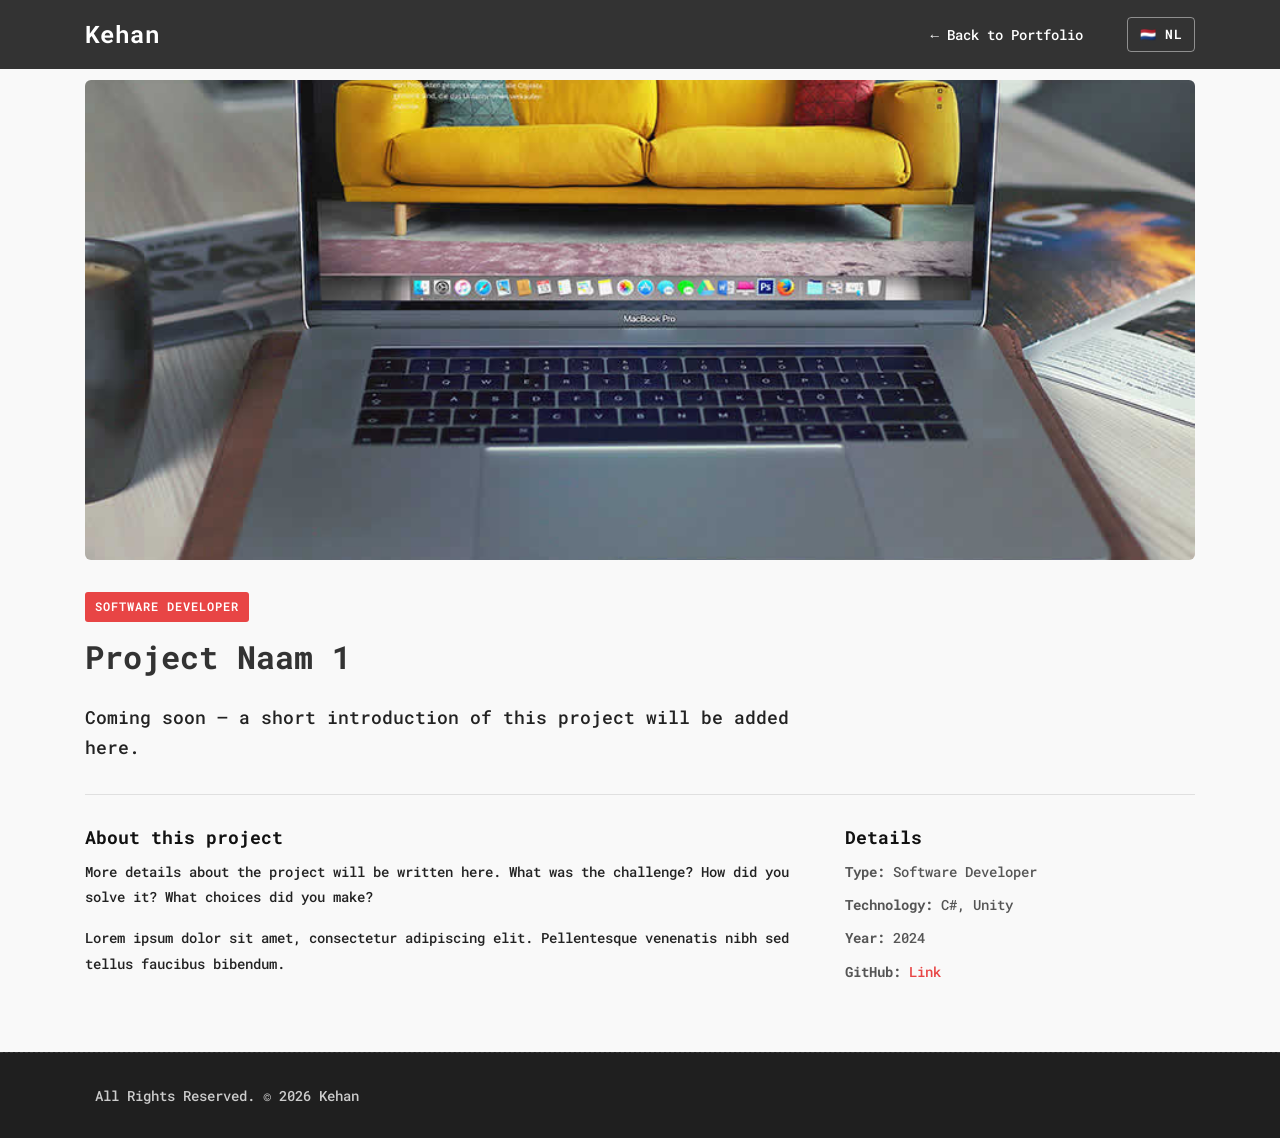
==== commit c96306a7: "update website & add language" ====
--- a/portfolio-1.html
+++ b/portfolio-1.html
@@ -17,8 +17,9 @@
     <nav class="navbar navbar-expand-lg navbar-dark fixed-top navbar-shrink" id="mainNav" style="background-color:#333333 !important;">
         <div class="container">
             <a class="navbar-brand" href="index.html">Kehan</a>
-            <div>
-                <a href="index.html#portfolio" class="nav-link" style="display:inline; color:#fff;">← Terug naar Portfolio</a>
+            <div style="display:flex; align-items:center; gap:16px;">
+                <a href="index.html#portfolio" class="nav-link" style="display:inline; color:#fff;" data-i18n="back-link">← Back to Portfolio</a>
+                <button id="lang-toggle" class="lang-toggle-btn" onclick="toggleLang()" title="Taal wisselen / Switch language">🇳🇱 NL</button>
             </div>
         </div>
     </nav>
@@ -30,24 +31,24 @@
             <span class="portfolio-detail-tag">Software Developer</span>
             <h1 style="font-size:32px; font-weight:700; margin-bottom:16px;">Project Naam 1</h1>
 
-            <p class="lead" style="color:#555; max-width:720px;">
-                Hier komt een korte introductie van het project. Wat heb je gemaakt, waarom, en voor wie?
+            <p class="lead" style="color:#555; max-width:720px;" data-i18n="p1-intro">
+                Coming soon – a short introduction of this project will be added here.
             </p>
 
             <hr style="margin: 32px 0;">
 
             <div class="row">
                 <div class="col-md-8">
-                    <h3>Over dit project</h3>
-                    <p>Hier kun je meer details schrijven over het project. Wat was de uitdaging? Hoe heb je het opgelost? Welke keuzes heb je gemaakt?</p>
-                    <p>Lorem ipsum dolor sit amet, consectetur adipiscing elit. Pellentesque venenatis nibh sed tellus faucibus bibendum.</p>
+                    <h3 data-i18n="about-project">About this project</h3>
+                    <p data-i18n="p1-body1">More details about the project will be written here. What was the challenge? How did you solve it? What choices did you make?</p>
+                    <p data-i18n="placeholder-lorem">Lorem ipsum dolor sit amet, consectetur adipiscing elit. Pellentesque venenatis nibh sed tellus faucibus bibendum.</p>
                 </div>
                 <div class="col-md-4">
-                    <h3>Details</h3>
+                    <h3 data-i18n="details-title">Details</h3>
                     <ul style="list-style:none; padding:0; color:#555;">
-                        <li><strong>Type:</strong> Software Developer</li>
-                        <li style="margin-top:8px;"><strong>Technologie:</strong> C#, Unity</li>
-                        <li style="margin-top:8px;"><strong>Jaar:</strong> 2024</li>
+                        <li><strong data-i18n="lbl-type">Type:</strong> Software Developer</li>
+                        <li style="margin-top:8px;"><strong data-i18n="lbl-tech">Technology:</strong> C#, Unity</li>
+                        <li style="margin-top:8px;"><strong data-i18n="lbl-year">Year:</strong> 2024</li>
                         <li style="margin-top:8px;"><strong>GitHub:</strong> <a href="#" style="color:#e84545;">Link</a></li>
                     </ul>
                 </div>
@@ -59,7 +60,7 @@
         <div class="container">
             <div class="footer-distributed">
                 <div class="footer-left">
-                    <p class="footer-company-name">All Rights Reserved. &copy; 2026 Kehan</p>
+                    <p class="footer-company-name" data-i18n="footer-rights">All Rights Reserved. &copy; 2026 Kehan</p>
                 </div>
             </div>
         </div>
@@ -67,5 +68,54 @@
 
     <script src="js/all.js"></script>
     <script src="js/custom.js"></script>
+
+    <!-- Language Switcher -->
+    <script>
+      var translations = {
+        en: {
+          'back-link':         '← Back to Portfolio',
+          'p1-intro':          'Coming soon – a short introduction of this project will be added here.',
+          'about-project':     'About this project',
+          'p1-body1':          'More details about the project will be written here. What was the challenge? How did you solve it? What choices did you make?',
+          'placeholder-lorem': 'Lorem ipsum dolor sit amet, consectetur adipiscing elit. Pellentesque venenatis nibh sed tellus faucibus bibendum.',
+          'details-title':     'Details',
+          'lbl-type':          'Type:',
+          'lbl-tech':          'Technology:',
+          'lbl-year':          'Year:',
+          'footer-rights':     'All Rights Reserved. \u00A9 2026 Kehan'
+        },
+        nl: {
+          'back-link':         '← Terug naar Portfolio',
+          'p1-intro':          'Binnenkort beschikbaar – hier komt een korte introductie van het project.',
+          'about-project':     'Over dit project',
+          'p1-body1':          'Hier kun je meer details schrijven over het project. Wat was de uitdaging? Hoe heb je het opgelost? Welke keuzes heb je gemaakt?',
+          'placeholder-lorem': 'Lorem ipsum dolor sit amet, consectetur adipiscing elit. Pellentesque venenatis nibh sed tellus faucibus bibendum.',
+          'details-title':     'Details',
+          'lbl-type':          'Type:',
+          'lbl-tech':          'Technologie:',
+          'lbl-year':          'Jaar:',
+          'footer-rights':     'Alle rechten voorbehouden. \u00A9 2026 Kehan'
+        }
+      };
+      function setLang(lang) {
+        localStorage.setItem('lang', lang);
+        var t = translations[lang];
+        document.querySelectorAll('[data-i18n]').forEach(function(el) {
+          var key = el.getAttribute('data-i18n');
+          if (t[key] !== undefined) el.textContent = t[key];
+        });
+        var btn = document.getElementById('lang-toggle');
+        if (btn) btn.textContent = lang === 'nl' ? '\uD83C\uDDEC\uD83C\uDDE7 EN' : '\uD83C\uDDF3\uD83C\uDDF1 NL';
+        document.documentElement.lang = lang === 'nl' ? 'nl' : 'en';
+      }
+      function toggleLang() {
+        var current = localStorage.getItem('lang') || 'en';
+        setLang(current === 'en' ? 'nl' : 'en');
+      }
+      document.addEventListener('DOMContentLoaded', function() {
+        setLang(localStorage.getItem('lang') || 'en');
+      });
+    </script>
+
 </body>
 </html>
--- a/style.css
+++ b/style.css
@@ -22,33 +22,6 @@
 /*------------------------------------------------------------------
     SKELETON
 -------------------------------------------------------------------*/
-
-#home .heading p {
-    color: #ffffff !important;
-    font-weight: 400 !important;
-}
-
-body, p, .lead {
-    color: #222222 !important;
-    font-weight: 500 !important; 
-}
-
-h3, h4 {
-    color: #111111 !important;
-    font-weight: 700 !important;
-}
-
-.cd-headline {
-    text-shadow: 2px 2px 4px rgba(0, 0, 0, 0.7);
-}
-
-.footer-company-name{
-    color: #cccccc !important;
-}
-
-.footer-links a {
-    color: #cccccc !important;
-}
 
 body {
     color: #999999;
@@ -2496,4 +2469,31 @@
 .btn-light:focus {
     border-color: rgba(255, 255, 255, 0.6);
     color: rgba(255, 255, 255, 0.6);
+}
+
+#home .heading p {
+    color: #ffffff !important;
+    font-weight: 400 !important;
+}
+
+body, p, .lead {
+    color: #222222 !important;
+    font-weight: 500 !important; 
+}
+
+h3, h4 {
+    color: #111111 !important;
+    font-weight: 700 !important;
+}
+
+.cd-headline {
+    text-shadow: 2px 2px 4px rgba(0, 0, 0, 0.7);
+}
+
+.footer-company-name{
+    color: #cccccc !important;
+}
+
+.footer-links a {
+    color: #cccccc !important;
 }
--- a/css/custom.css
+++ b/css/custom.css
@@ -1,5 +1,26 @@
 
 /** ADD YOUR AWESOME CODES HERE **/
+
+/* ---- Language Toggle Button ---- */
+.lang-toggle-btn {
+    background: transparent;
+    border: 1px solid rgba(255, 255, 255, 0.45);
+    color: #fff;
+    border-radius: 4px;
+    padding: 5px 12px;
+    cursor: pointer;
+    font-size: 13px;
+    font-weight: 600;
+    letter-spacing: 0.5px;
+    margin-left: 12px;
+    transition: background 0.25s ease, border-color 0.25s ease;
+    vertical-align: middle;
+}
+
+.lang-toggle-btn:hover {
+    background: rgba(255, 255, 255, 0.15);
+    border-color: #fff;
+}
 
 .navbar-brand {
     font-size: 1.5rem;
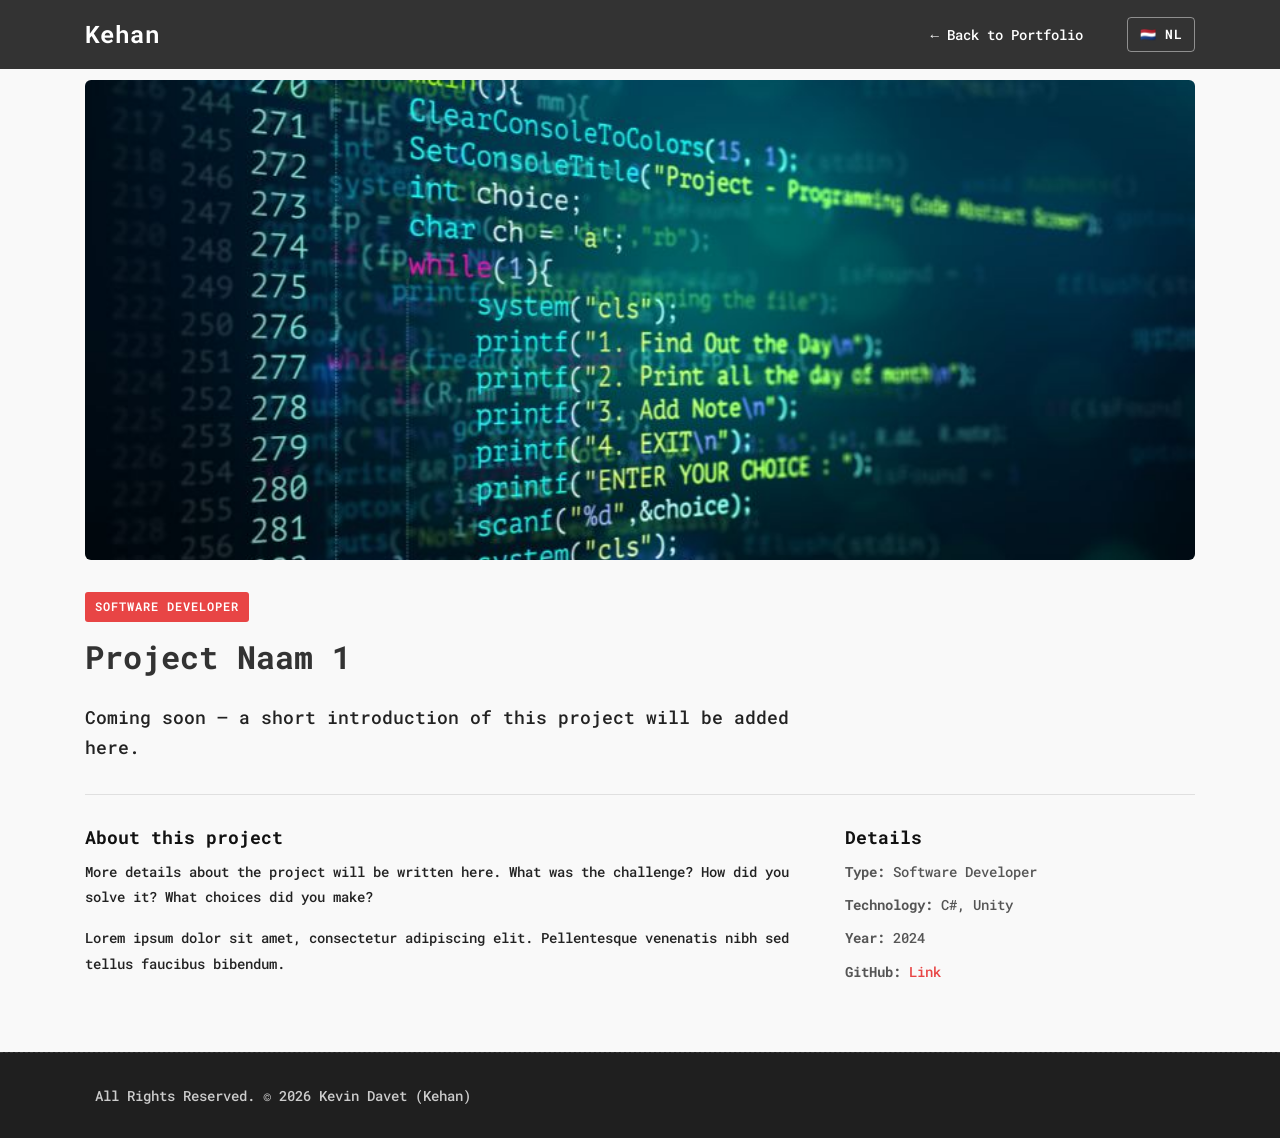
==== commit a83e21fd: "updated small things" ====
--- a/portfolio-1.html
+++ b/portfolio-1.html
@@ -26,7 +26,7 @@
 
     <div class="portfolio-detail-section">
         <div class="container">
-            <img src="uploads/gallery_img-01.jpg" alt="Project Naam 1" class="portfolio-detail-hero img-fluid">
+            <img src="uploads/c-vs-c.jpg" alt="Project Naam 1" class="portfolio-detail-hero img-fluid">
 
             <span class="portfolio-detail-tag">Software Developer</span>
             <h1 style="font-size:32px; font-weight:700; margin-bottom:16px;">Project Naam 1</h1>
@@ -60,7 +60,7 @@
         <div class="container">
             <div class="footer-distributed">
                 <div class="footer-left">
-                    <p class="footer-company-name" data-i18n="footer-rights">All Rights Reserved. &copy; 2026 Kehan</p>
+                    <p class="footer-company-name">All Rights Reserved. &copy; 2026 Kevin Davet (Kehan)</p>
                 </div>
             </div>
         </div>
@@ -81,8 +81,7 @@
           'details-title':     'Details',
           'lbl-type':          'Type:',
           'lbl-tech':          'Technology:',
-          'lbl-year':          'Year:',
-          'footer-rights':     'All Rights Reserved. \u00A9 2026 Kehan'
+          'lbl-year':          'Year:'
         },
         nl: {
           'back-link':         '← Terug naar Portfolio',
@@ -93,8 +92,7 @@
           'details-title':     'Details',
           'lbl-type':          'Type:',
           'lbl-tech':          'Technologie:',
-          'lbl-year':          'Jaar:',
-          'footer-rights':     'Alle rechten voorbehouden. \u00A9 2026 Kehan'
+          'lbl-year':          'Jaar:'
         }
       };
       function setLang(lang) {
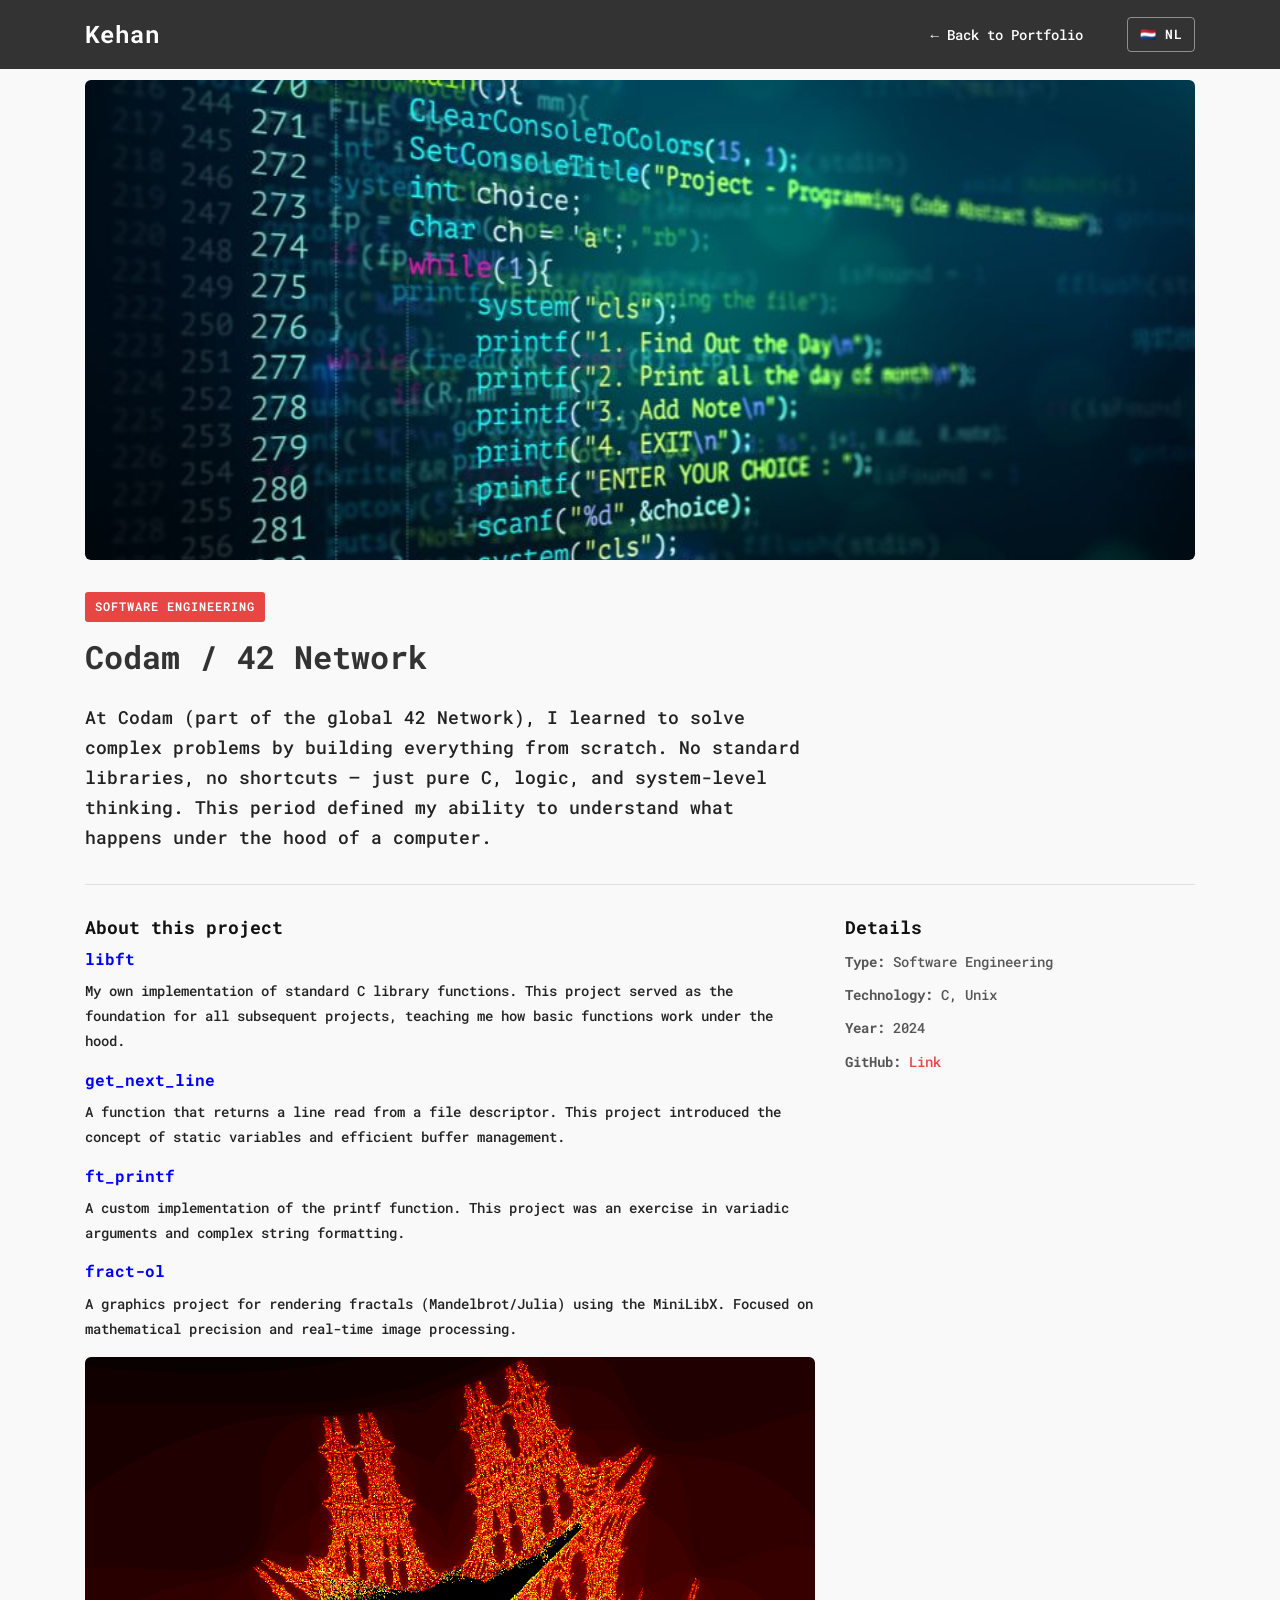
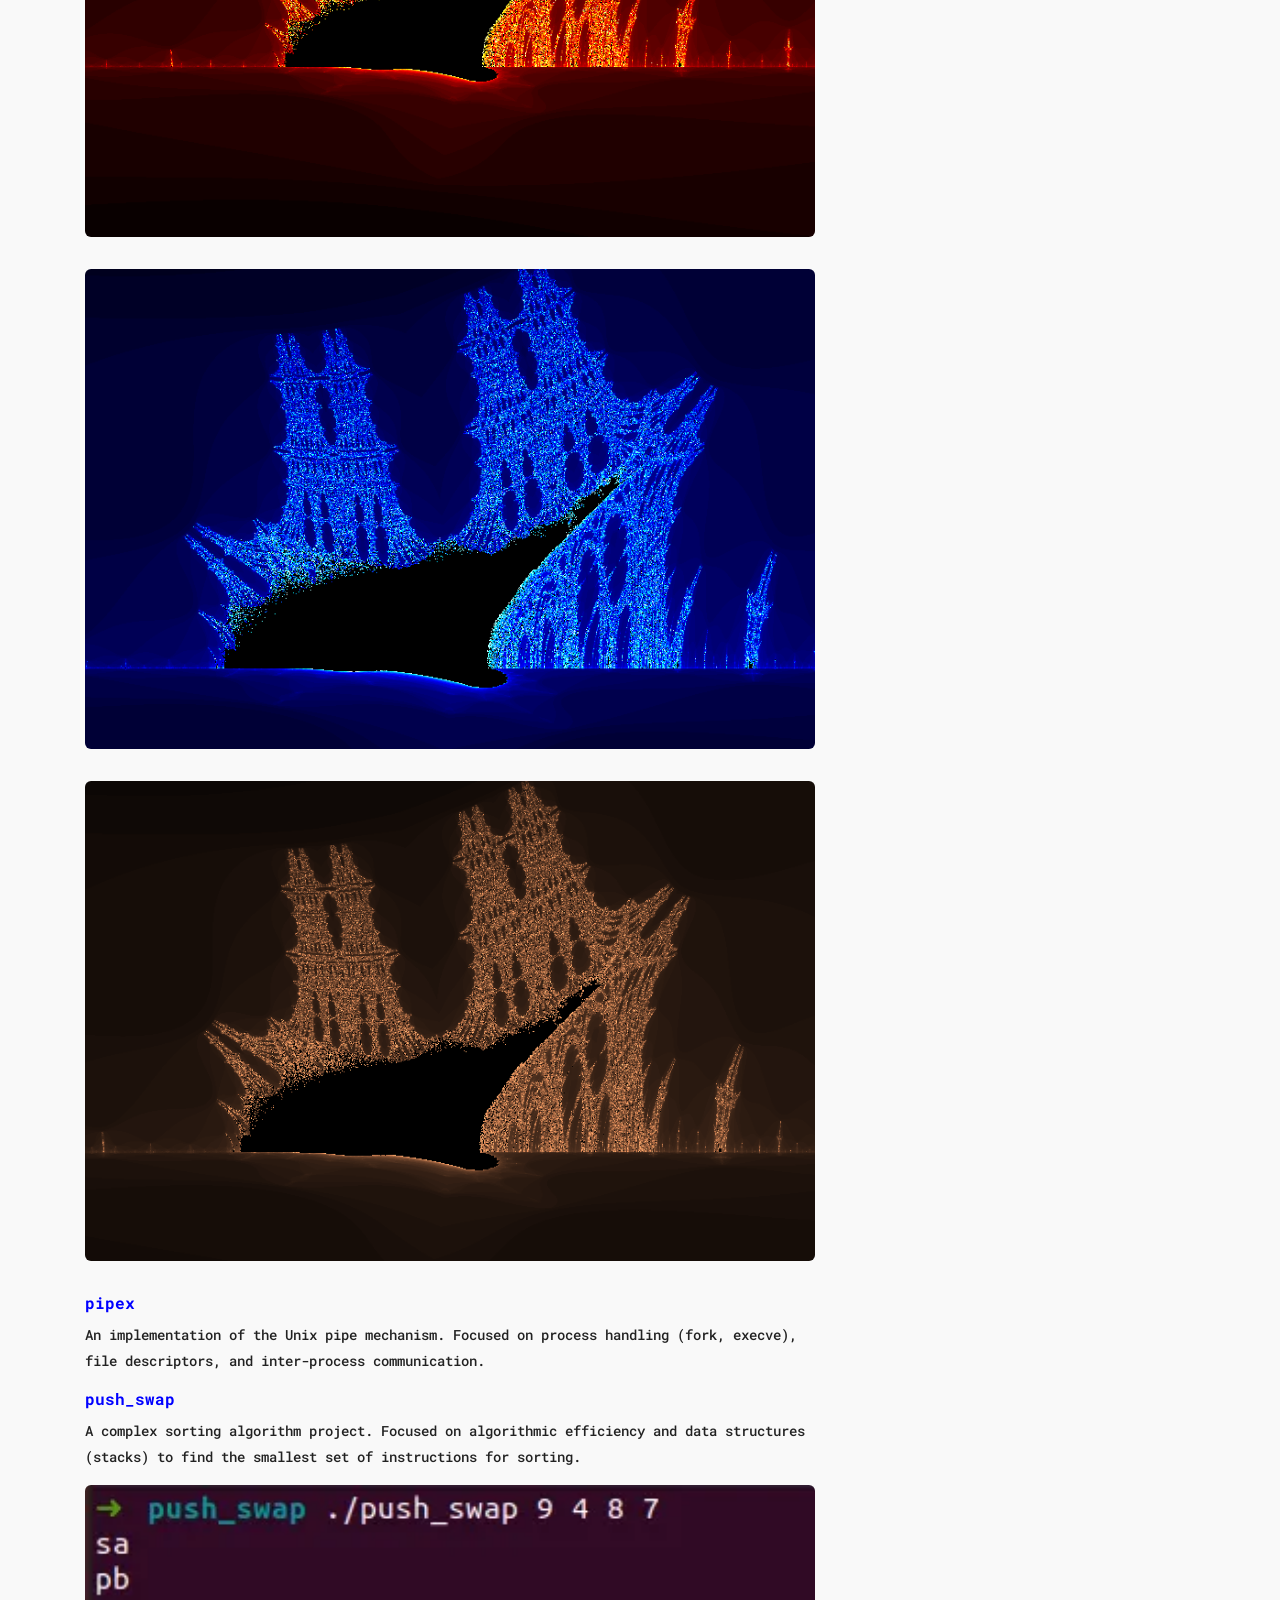
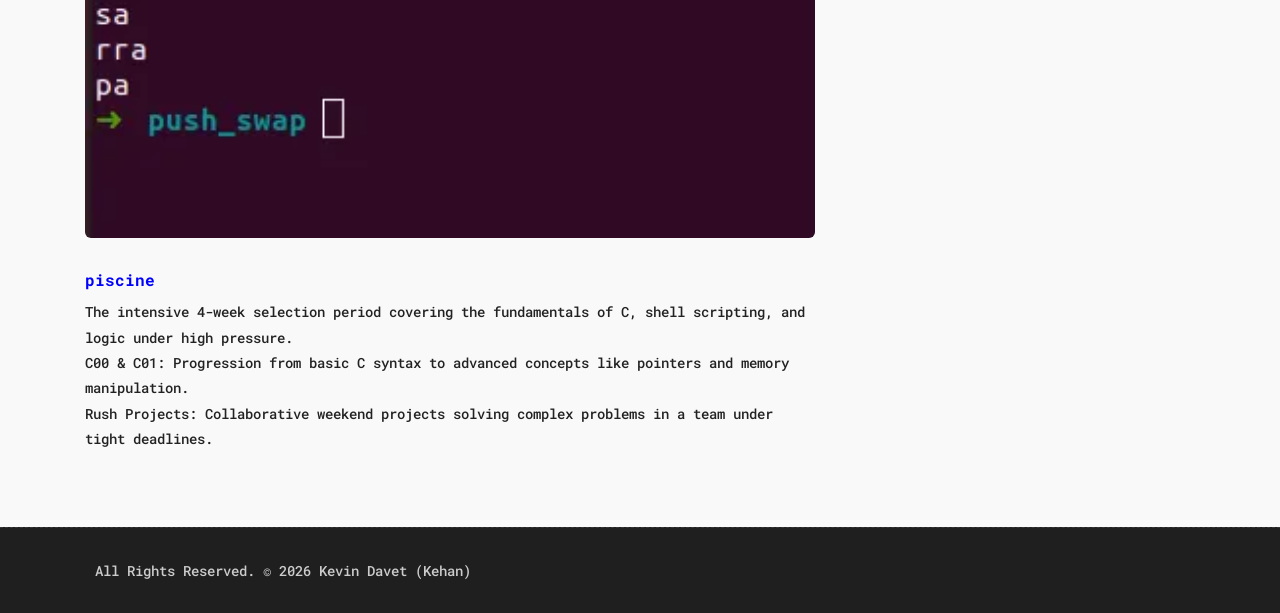
==== commit 2e21d1e2: "updated project 1" ====
--- a/portfolio-1.html
+++ b/portfolio-1.html
@@ -4,7 +4,7 @@
     <meta charset="utf-8">
     <meta http-equiv="X-UA-Compatible" content="IE=edge">
     <meta name="viewport" content="width=device-width, minimum-scale=1.0, maximum-scale=1.0, user-scalable=no">
-    <title>Project Naam 1 – Kehan</title>
+    <title>Codam / 42 Network – Kehan</title>
 
     <link rel="stylesheet" href="css/bootstrap.min.css">
     <link rel="stylesheet" href="style.css">
@@ -26,13 +26,13 @@
 
     <div class="portfolio-detail-section">
         <div class="container">
-            <img src="uploads/c-vs-c.jpg" alt="Project Naam 1" class="portfolio-detail-hero img-fluid">
+            <img src="uploads/c-vs-c.jpg" alt="Codam / 42 Network" class="portfolio-detail-hero img-fluid">
 
-            <span class="portfolio-detail-tag">Software Developer</span>
-            <h1 style="font-size:32px; font-weight:700; margin-bottom:16px;">Project Naam 1</h1>
+            <span class="portfolio-detail-tag">Software Engineering</span>
+            <h1 style="font-size:32px; font-weight:700; margin-bottom:16px;">Codam / 42 Network</h1>
 
             <p class="lead" style="color:#555; max-width:720px;" data-i18n="p1-intro">
-                Coming soon – a short introduction of this project will be added here.
+                At Codam (part of the global 42 Network), I learned to solve complex problems by building everything from scratch. No standard libraries, no shortcuts — just pure C, logic, and system-level thinking. This period defined my ability to understand what happens under the hood of a computer.
             </p>
 
             <hr style="margin: 32px 0;">
@@ -40,16 +40,32 @@
             <div class="row">
                 <div class="col-md-8">
                     <h3 data-i18n="about-project">About this project</h3>
-                    <p data-i18n="p1-body1">More details about the project will be written here. What was the challenge? How did you solve it? What choices did you make?</p>
-                    <p data-i18n="placeholder-lorem">Lorem ipsum dolor sit amet, consectetur adipiscing elit. Pellentesque venenatis nibh sed tellus faucibus bibendum.</p>
-                </div>
+					<h4 style="color: #0000FF !important">libft</h4>
+                    <p data-i18n="p1-body1">My own implementation of standard C library functions. This project served as the foundation for all subsequent projects, teaching me how basic functions work under the hood.</p>
+                    <h4 style="color: #0000FF !important">get_next_line</h4>
+					<p data-i18n="p1-body2">A function that returns a line read from a file descriptor. This project introduced the concept of static variables and efficient buffer management.</p>
+					<h4 style="color: #0000FF !important">ft_printf</h4>
+					<p data-i18n="p1-body3">A custom implementation of the printf function. This project was an exercise in variadic arguments and complex string formatting.</p>
+					<h4 style="color: #0000FF !important">fract-ol</h4>
+					<p data-i18n="p1-body4">A graphics project for rendering fractals (Mandelbrot/Julia) using the MiniLibX. Focused on mathematical precision and real-time image processing.</p>
+					<img src="uploads/fract-ol_ship_1.png" alt="fract-ol_ship_1" class="portfolio-detail-hero img-fluid">
+					<img src="uploads/fract-ol_ship_2.png" alt="fract-ol_ship_2" class="portfolio-detail-hero img-fluid">
+					<img src="uploads/fract-ol_ship_3.png" alt="fract-ol_ship_3" class="portfolio-detail-hero img-fluid">
+					<h4 style="color: #0000FF !important">pipex</h4>
+					<p data-i18n="p1-body5">An implementation of the Unix pipe mechanism. Focused on process handling (fork, execve), file descriptors, and inter-process communication.</p>
+					<h4 style="color: #0000FF !important">push_swap</h4>
+					<p data-i18n="p1-body6">A complex sorting algorithm project. Focused on algorithmic efficiency and data structures (stacks) to find the smallest set of instructions for sorting.</p>
+					<img src="uploads/push_swap.png" alt="push_swap" class="portfolio-detail-hero img-fluid">
+					<h4 style="color: #0000FF !important">piscine</h4>
+					<p data-i18n="p1-body7">The intensive 4-week selection period covering the fundamentals of C, shell scripting, and logic under high pressure.<br>C00 & C01: Progression from basic C syntax to advanced concepts like pointers and memory manipulation.<br>Rush Projects: Collaborative weekend projects solving complex problems in a team under tight deadlines.</p>
+				</div>
                 <div class="col-md-4">
                     <h3 data-i18n="details-title">Details</h3>
                     <ul style="list-style:none; padding:0; color:#555;">
-                        <li><strong data-i18n="lbl-type">Type:</strong> Software Developer</li>
-                        <li style="margin-top:8px;"><strong data-i18n="lbl-tech">Technology:</strong> C#, Unity</li>
+                        <li><strong data-i18n="lbl-type">Type:</strong> Software Engineering</li>
+                        <li style="margin-top:8px;"><strong data-i18n="lbl-tech">Technology:</strong> C, Unix</li>
                         <li style="margin-top:8px;"><strong data-i18n="lbl-year">Year:</strong> 2024</li>
-                        <li style="margin-top:8px;"><strong>GitHub:</strong> <a href="#" style="color:#e84545;">Link</a></li>
+                        <li style="margin-top:8px;"><strong>GitHub:</strong> <a href="https://github.com/kehan8/Codam_42" target="_blank" style="color:#e84545;">Link</a></li>
                     </ul>
                 </div>
             </div>
@@ -71,49 +87,58 @@
 
     <!-- Language Switcher -->
     <script>
-      var translations = {
-        en: {
-          'back-link':         '← Back to Portfolio',
-          'p1-intro':          'Coming soon – a short introduction of this project will be added here.',
-          'about-project':     'About this project',
-          'p1-body1':          'More details about the project will be written here. What was the challenge? How did you solve it? What choices did you make?',
-          'placeholder-lorem': 'Lorem ipsum dolor sit amet, consectetur adipiscing elit. Pellentesque venenatis nibh sed tellus faucibus bibendum.',
-          'details-title':     'Details',
-          'lbl-type':          'Type:',
-          'lbl-tech':          'Technology:',
-          'lbl-year':          'Year:'
-        },
-        nl: {
-          'back-link':         '← Terug naar Portfolio',
-          'p1-intro':          'Binnenkort beschikbaar – hier komt een korte introductie van het project.',
-          'about-project':     'Over dit project',
-          'p1-body1':          'Hier kun je meer details schrijven over het project. Wat was de uitdaging? Hoe heb je het opgelost? Welke keuzes heb je gemaakt?',
-          'placeholder-lorem': 'Lorem ipsum dolor sit amet, consectetur adipiscing elit. Pellentesque venenatis nibh sed tellus faucibus bibendum.',
-          'details-title':     'Details',
-          'lbl-type':          'Type:',
-          'lbl-tech':          'Technologie:',
-          'lbl-year':          'Jaar:'
-        }
-      };
-      function setLang(lang) {
-        localStorage.setItem('lang', lang);
-        var t = translations[lang];
-        document.querySelectorAll('[data-i18n]').forEach(function(el) {
-          var key = el.getAttribute('data-i18n');
-          if (t[key] !== undefined) el.textContent = t[key];
-        });
-        var btn = document.getElementById('lang-toggle');
-        if (btn) btn.textContent = lang === 'nl' ? '\uD83C\uDDEC\uD83C\uDDE7 EN' : '\uD83C\uDDF3\uD83C\uDDF1 NL';
-        document.documentElement.lang = lang === 'nl' ? 'nl' : 'en';
-      }
-      function toggleLang() {
-        var current = localStorage.getItem('lang') || 'en';
-        setLang(current === 'en' ? 'nl' : 'en');
-      }
-      document.addEventListener('DOMContentLoaded', function() {
-        setLang(localStorage.getItem('lang') || 'en');
-      });
+      	var translations = {
+        	en: {
+				'back-link':		'← Back to Portfolio',
+				'p1-intro':			'At Codam (part of the global 42 Network), I learned to solve complex problems by building everything from scratch. No standard libraries, no shortcuts — just pure C, logic, and system-level thinking. This period defined my ability to understand what happens under the hood of a computer.',
+				'about-project':	'About this project',
+				'p1-body1':			'My own implementation of standard C library functions. This project served as the foundation for all subsequent projects, teaching me how basic functions work under the hood.',
+				'p1-body2': 		'A function that returns a line read from a file descriptor. This project introduced the concept of static variables and efficient buffer management.',
+				'p1-body3': 		'A custom implementation of the printf function. This project was an exercise in variadic arguments and complex string formatting.',
+				'p1-body4': 		'A graphics project for rendering fractals (Mandelbrot/Julia) using the MiniLibX. Focused on mathematical precision and real-time image processing.',
+				'p1-body5': 		'An implementation of the Unix pipe mechanism. Focused on process handling (fork, execve), file descriptors, and inter-process communication.',
+				'p1-body6': 		'A complex sorting algorithm project. Focused on algorithmic efficiency and data structures (stacks) to find the smallest set of instructions for sorting.',
+				'p1-body7': 		'The intensive 4-week selection period covering the fundamentals of C, shell scripting, and logic under high pressure.<br>C00 & C01: Progression from basic C syntax to advanced concepts like pointers and memory manipulation.<br>Rush Projects: Collaborative weekend projects solving complex problems in a team under tight deadlines.',
+				'details-title':	'Details',
+				'lbl-type':			'Type:',
+				'lbl-tech':			'Technology:',
+				'lbl-year':			'Year:'
+			},
+			nl: {
+				'back-link':		'← Terug naar Portfolio',
+				'p1-intro':			'Bij Codam (onderdeel van het wereldwijde 42 Network) leerde ik complexe problemen op te lossen door alles vanaf nul op te bouwen. Geen standaardbibliotheken, geen shortcuts – alleen pure C, logica en systeemdenken. Deze periode heeft mijn vermogen gevormd om te begrijpen wat er zich onder de motorkap van een computer afspeelt.',
+				'about-project':	'Over dit project',
+				'p1-body1':			'Mijn eigen implementatie van standaard C-bibliotheekfuncties. Dit project vormde de basis voor alle volgende projecten en leerde me hoe basisfuncties intern werken.',
+				'p1-body2':			'Een functie die een regel retourneert die is gelezen uit een bestandsdescriptor. Dit project introduceerde het concept van statische variabelen en efficiënt bufferbeheer.',
+				'p1-body3': 		'Een aangepaste implementatie van de printf-functie. Dit project was een oefening in het werken met variabele argumenten en complexe tekenreeksopmaak.',
+				'p1-body4': 		'Een grafisch project voor het weergeven van fractals (Mandelbrot/Julia) met behulp van MiniLibX. De focus ligt op wiskundige precisie en realtime beeldverwerking.',
+				'p1-body5': 		'Een implementatie van het Unix-pipemechanisme. Gericht op procesafhandeling (fork, execve), bestandsdescriptors en interprocescommunicatie.',
+				'p1-body6': 		'Een complex sorteeralgoritme-project. Gericht op algoritmische efficiëntie en datastructuren (stacks) om de kleinste set instructies voor sorteren te vinden.',
+				'p1-body7': 		'De intensieve selectieperiode van 4 weken behandelt de basisprincipes van C, shellscripting en logica onder hoge druk.<br>C00 & C01: Van basis C-syntaxis tot geavanceerde concepten zoals pointers en geheugenmanipulatie.<br>Rush Projects: Samenwerkingsprojecten in het weekend waarbij complexe problemen in teamverband onder strakke deadlines worden opgelost.',
+				'details-title':	'Details',
+				'lbl-type':			'Type:',
+				'lbl-tech':			'Technologie:',
+				'lbl-year':			'Jaar:'
+			}
+		};
+		function setLang(lang) {
+			localStorage.setItem('lang', lang);
+			var t = translations[lang];
+			document.querySelectorAll('[data-i18n]').forEach(function(el) {
+				var key = el.getAttribute('data-i18n');
+				if (t[key] !== undefined) el.innerHTML = t[key];
+			});
+			var btn = document.getElementById('lang-toggle');
+			if (btn) btn.textContent = lang === 'nl' ? '\uD83C\uDDEC\uD83C\uDDE7 EN' : '\uD83C\uDDF3\uD83C\uDDF1 NL';
+			document.documentElement.lang = lang === 'nl' ? 'nl' : 'en';
+		}
+		function toggleLang() {
+			var current = localStorage.getItem('lang') || 'en';
+			setLang(current === 'en' ? 'nl' : 'en');
+		}
+		document.addEventListener('DOMContentLoaded', function() {
+        	setLang(localStorage.getItem('lang') || 'en');
+		});
     </script>
-
 </body>
 </html>
